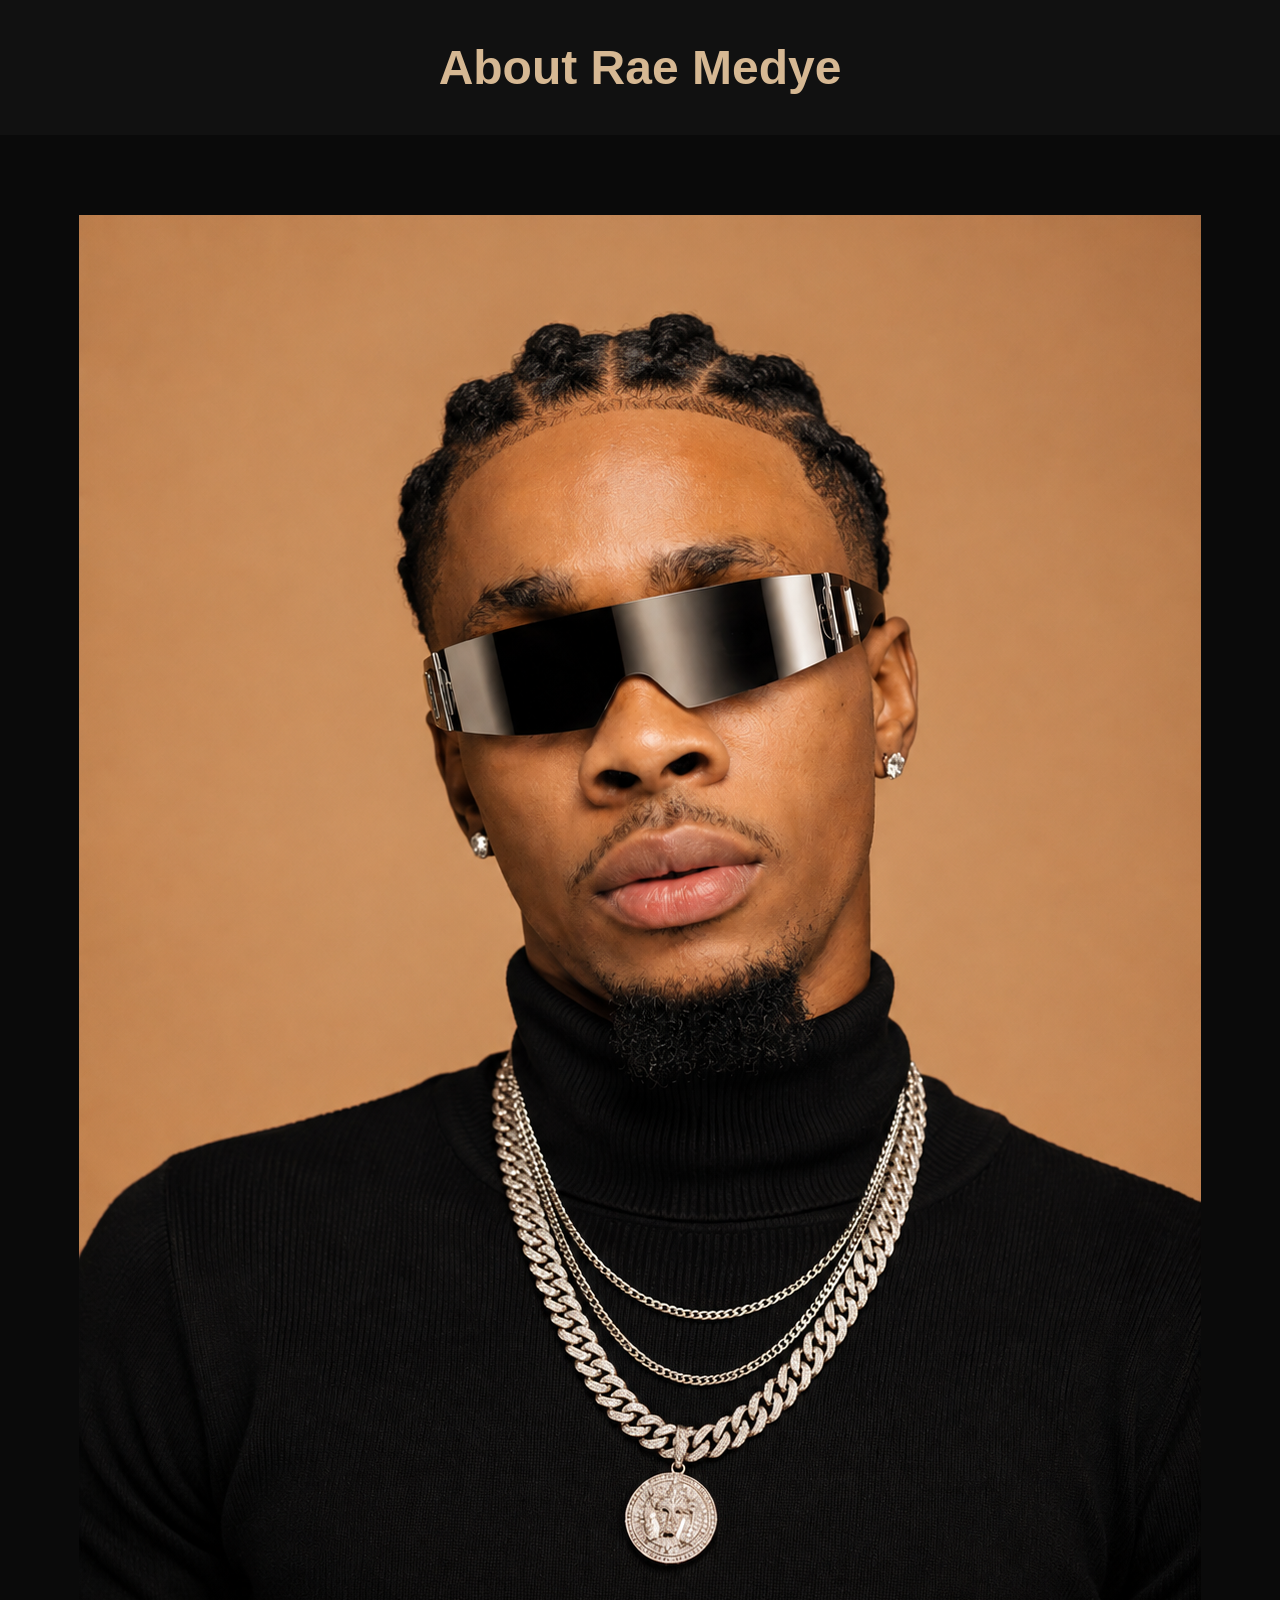
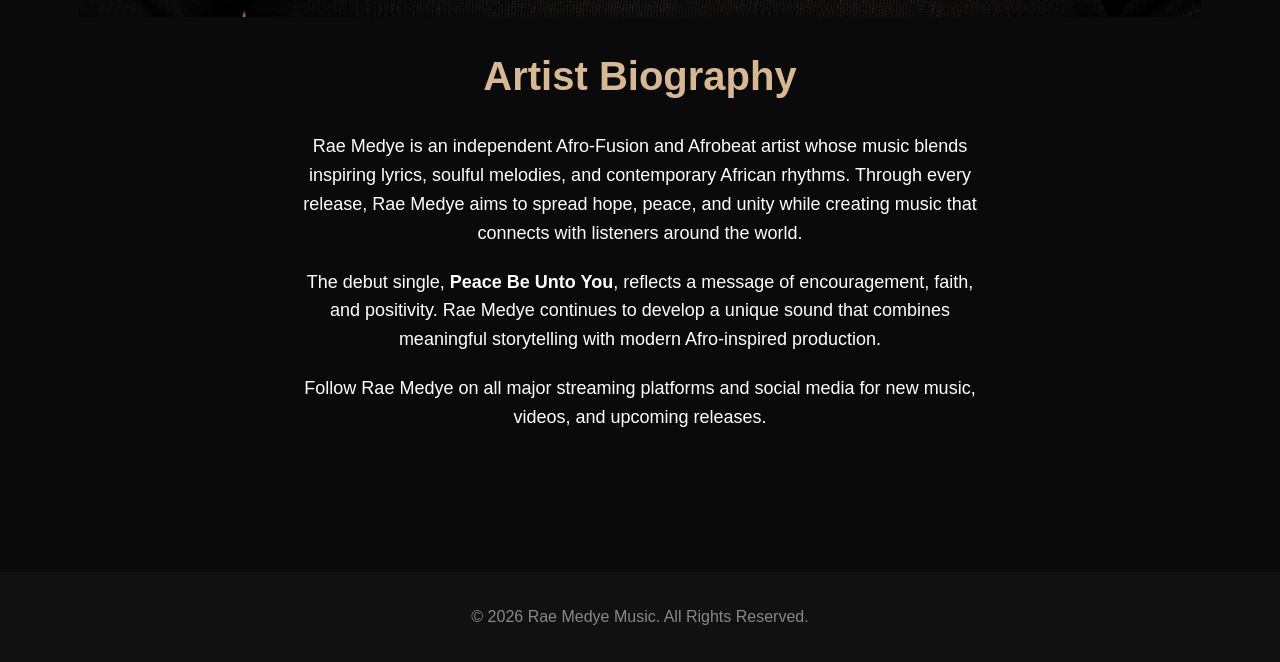
==== about.html @ 6a800282 "Create About page" ====
<!DOCTYPE html>
<html lang="en">
<head>
<meta charset="UTF-8">
<meta name="viewport" content="width=device-width, initial-scale=1.0">
<title>About | Rae Medye</title>
<link rel="stylesheet" href="style.css">
</head>

<body>

<header>
<h1>About Rae Medye</h1>
</header>

<section class="hero">

<img src="hero.jpg" alt="Rae Medye" class="hero-image">

<h2>Artist Biography</h2>

<p>
Rae Medye is an independent Afro-Fusion and Afrobeat artist whose music blends inspiring lyrics, soulful melodies, and contemporary African rhythms. Through every release, Rae Medye aims to spread hope, peace, and unity while creating music that connects with listeners around the world.
</p>

<p>
The debut single, <strong>Peace Be Unto You</strong>, reflects a message of encouragement, faith, and positivity. Rae Medye continues to develop a unique sound that combines meaningful storytelling with modern Afro-inspired production.
</p>

<p>
Follow Rae Medye on all major streaming platforms and social media for new music, videos, and upcoming releases.
</p>

</section>

<footer>
<p>© 2026 Rae Medye Music. All Rights Reserved.</p>
</footer>

</body>
</html>
---- style.css ----
body{
margin:0;
font-family:Arial, sans-serif;
background:#0a0a0a;
color:white;
text-align:center;
}

header{
background:#111;
padding:40px 20px;
}

header h1{
font-size:3rem;
color:#d6b893;
margin:0;
}

header p{
font-size:1.2rem;
color:#ccc;
}

nav{
background:#1a1a1a;
padding:15px;
}

nav a{
color:white;
text-decoration:none;
margin:0 15px;
font-weight:bold;
}

nav a:hover{
color:#d6b893;
}

.hero{
padding:80px 20px;
}

.hero h2{
font-size:2.5rem;
color:#d6b893;
}

.hero p{
max-width:700px;
margin:20px auto;
font-size:18px;
line-height:1.6;
}

.button{
display:inline-block;
padding:15px 30px;
background:#d6b893;
color:black;
text-decoration:none;
border-radius:30px;
font-weight:bold;
}

.button:hover{
background:white;
}

section{
padding:60px 20px;
}

footer{
background:#111;
padding:20px;
color:#888;
margin-top:40px;
}
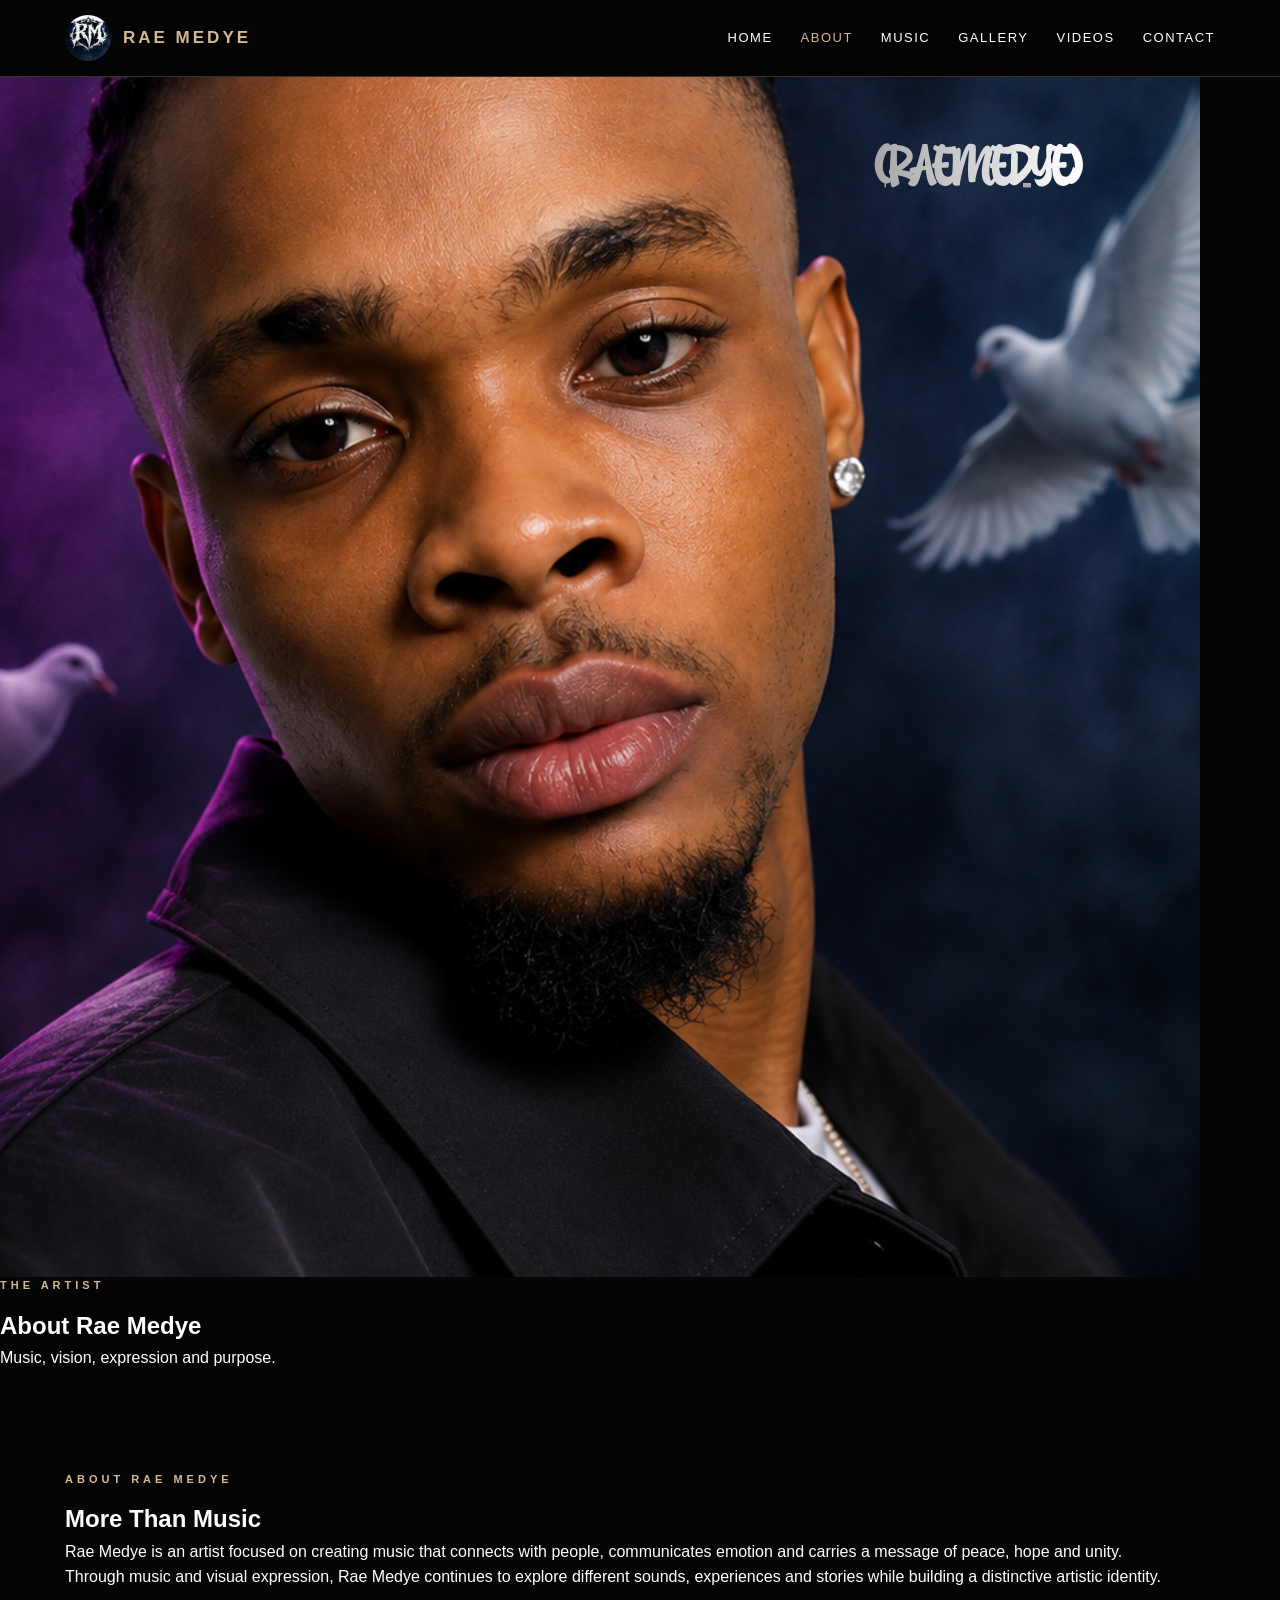
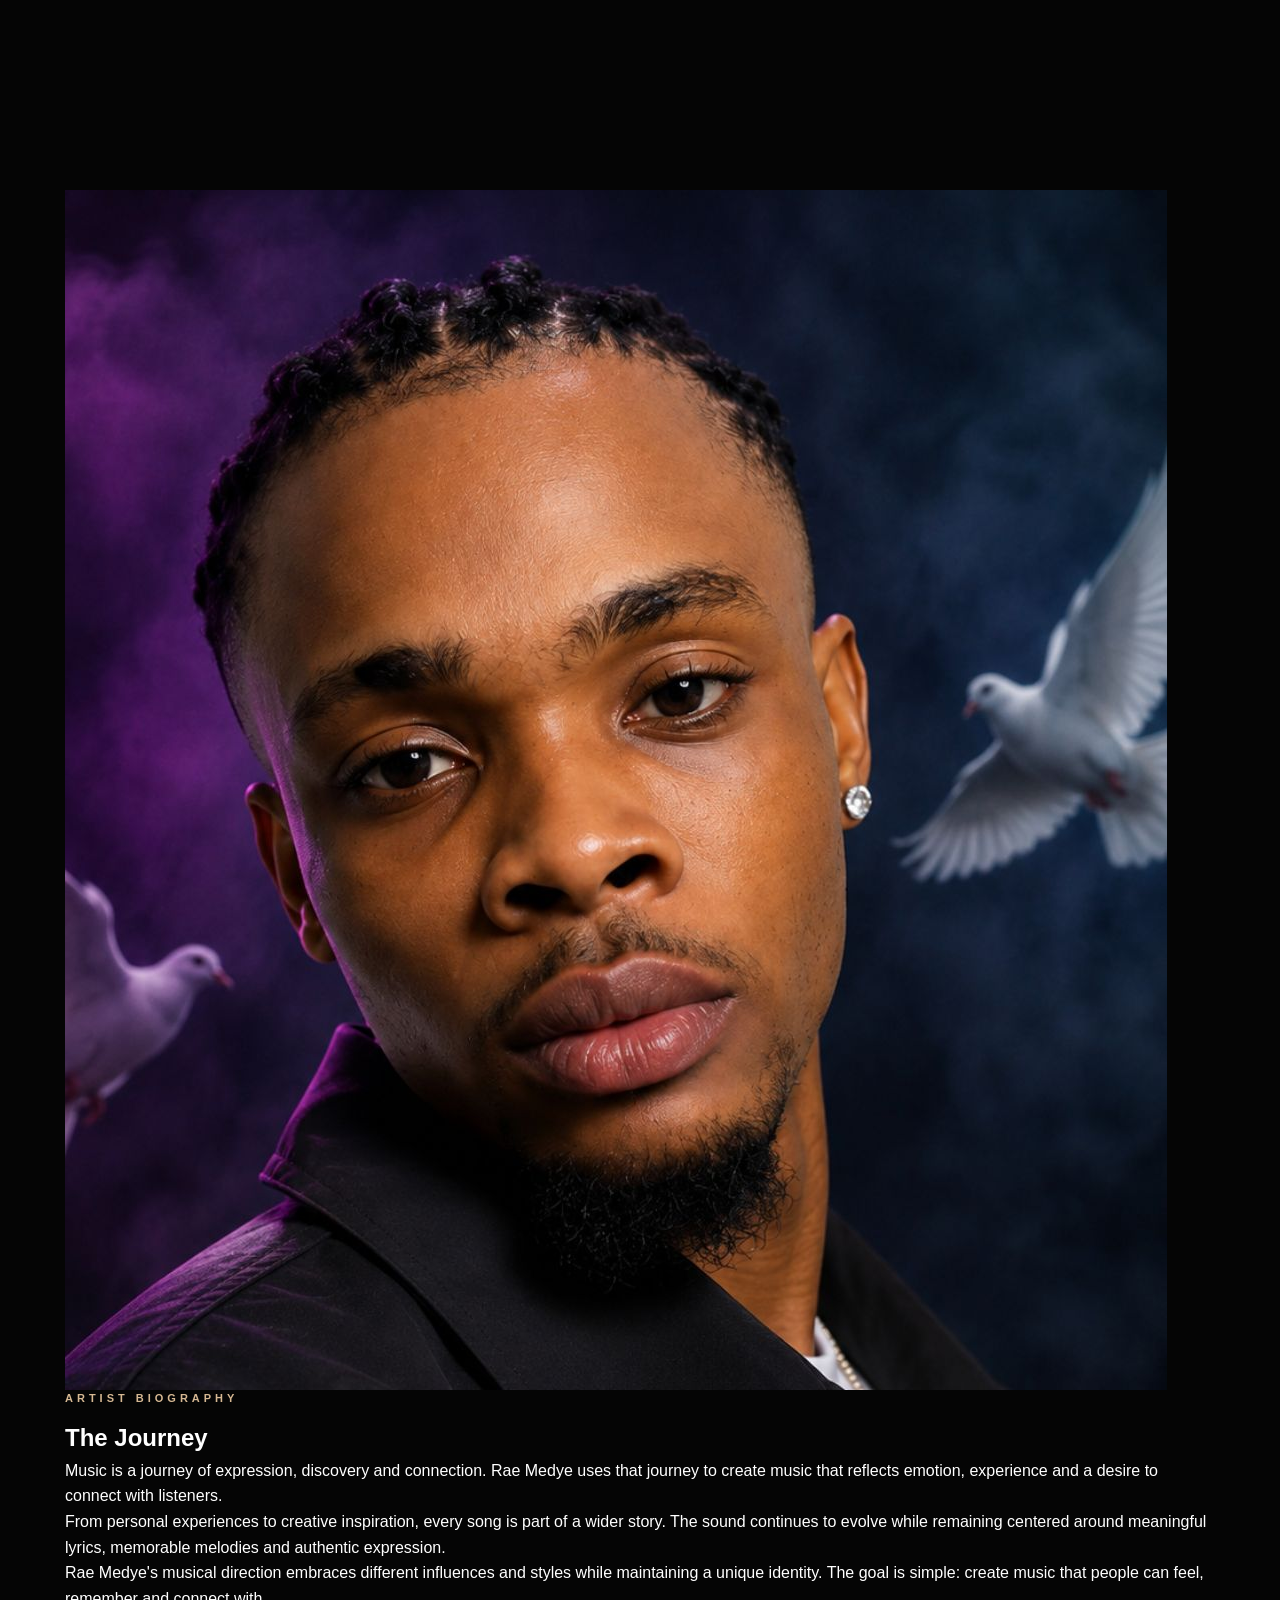
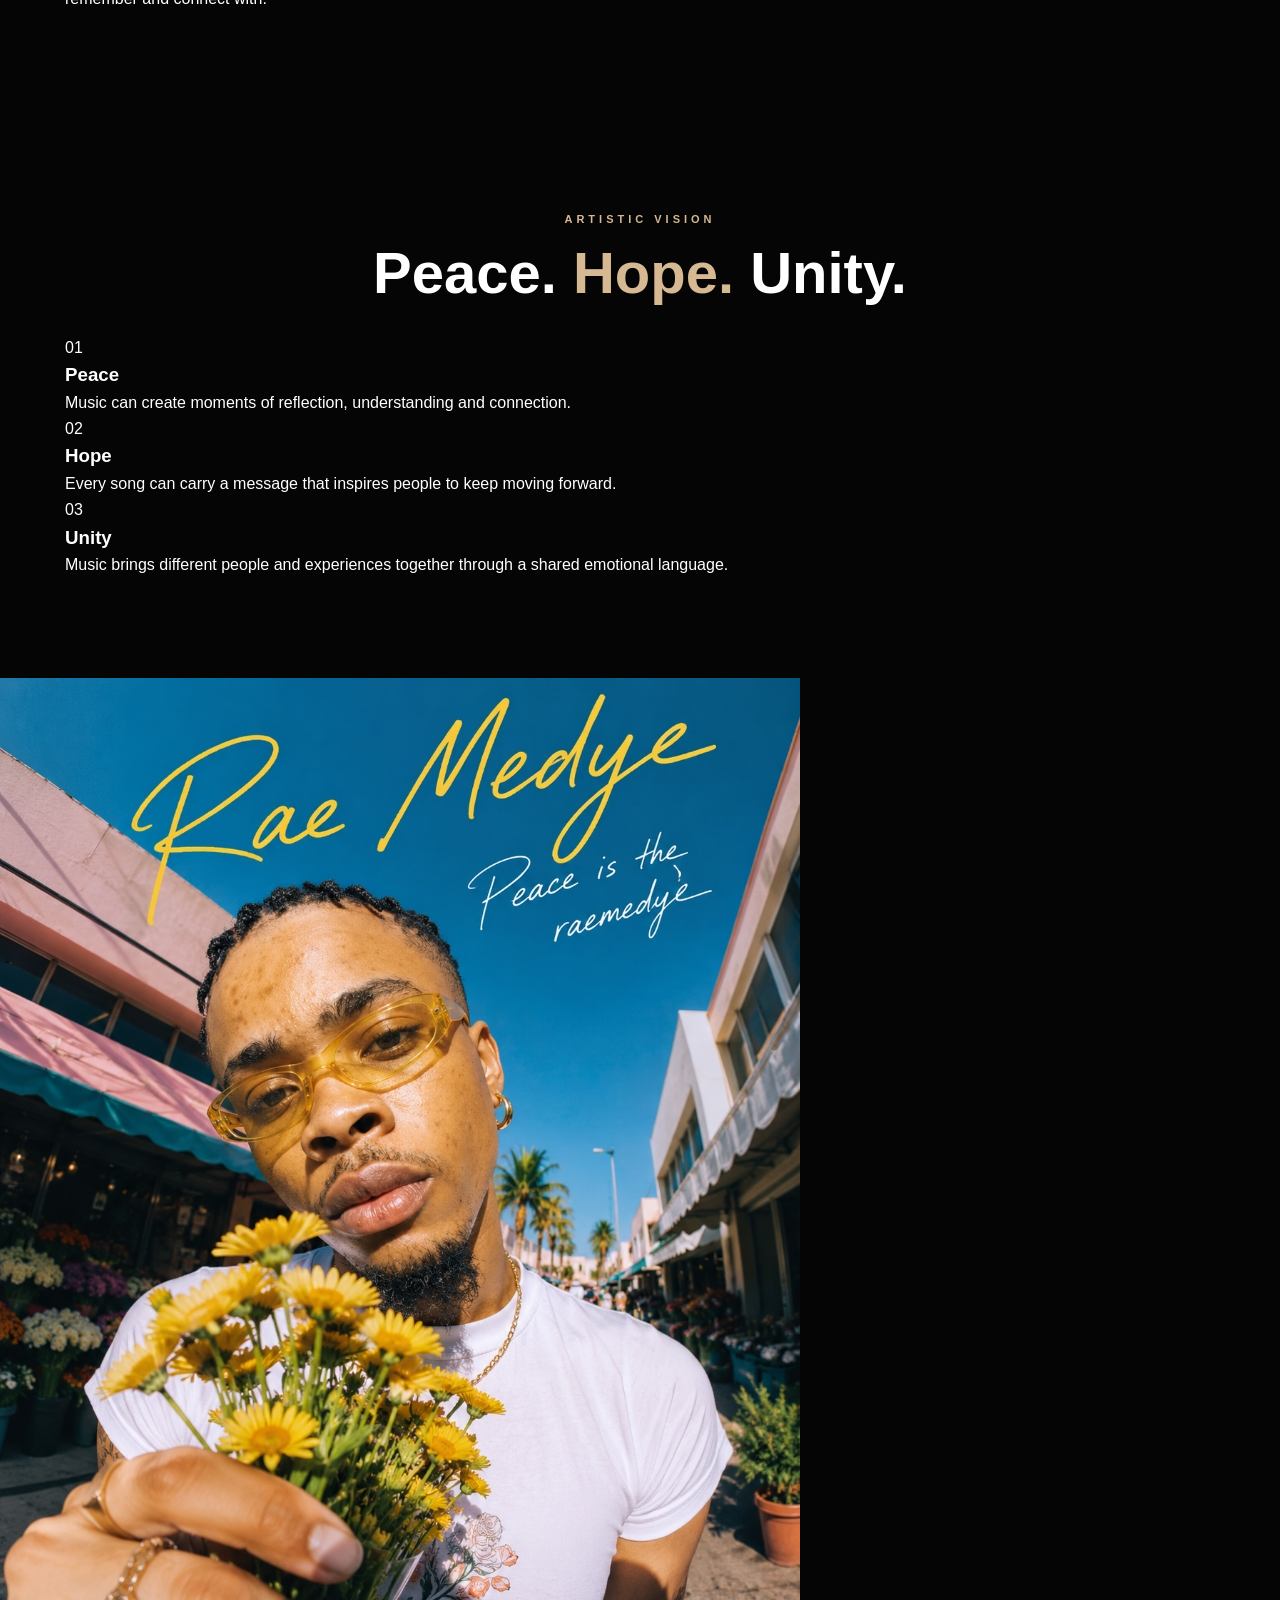
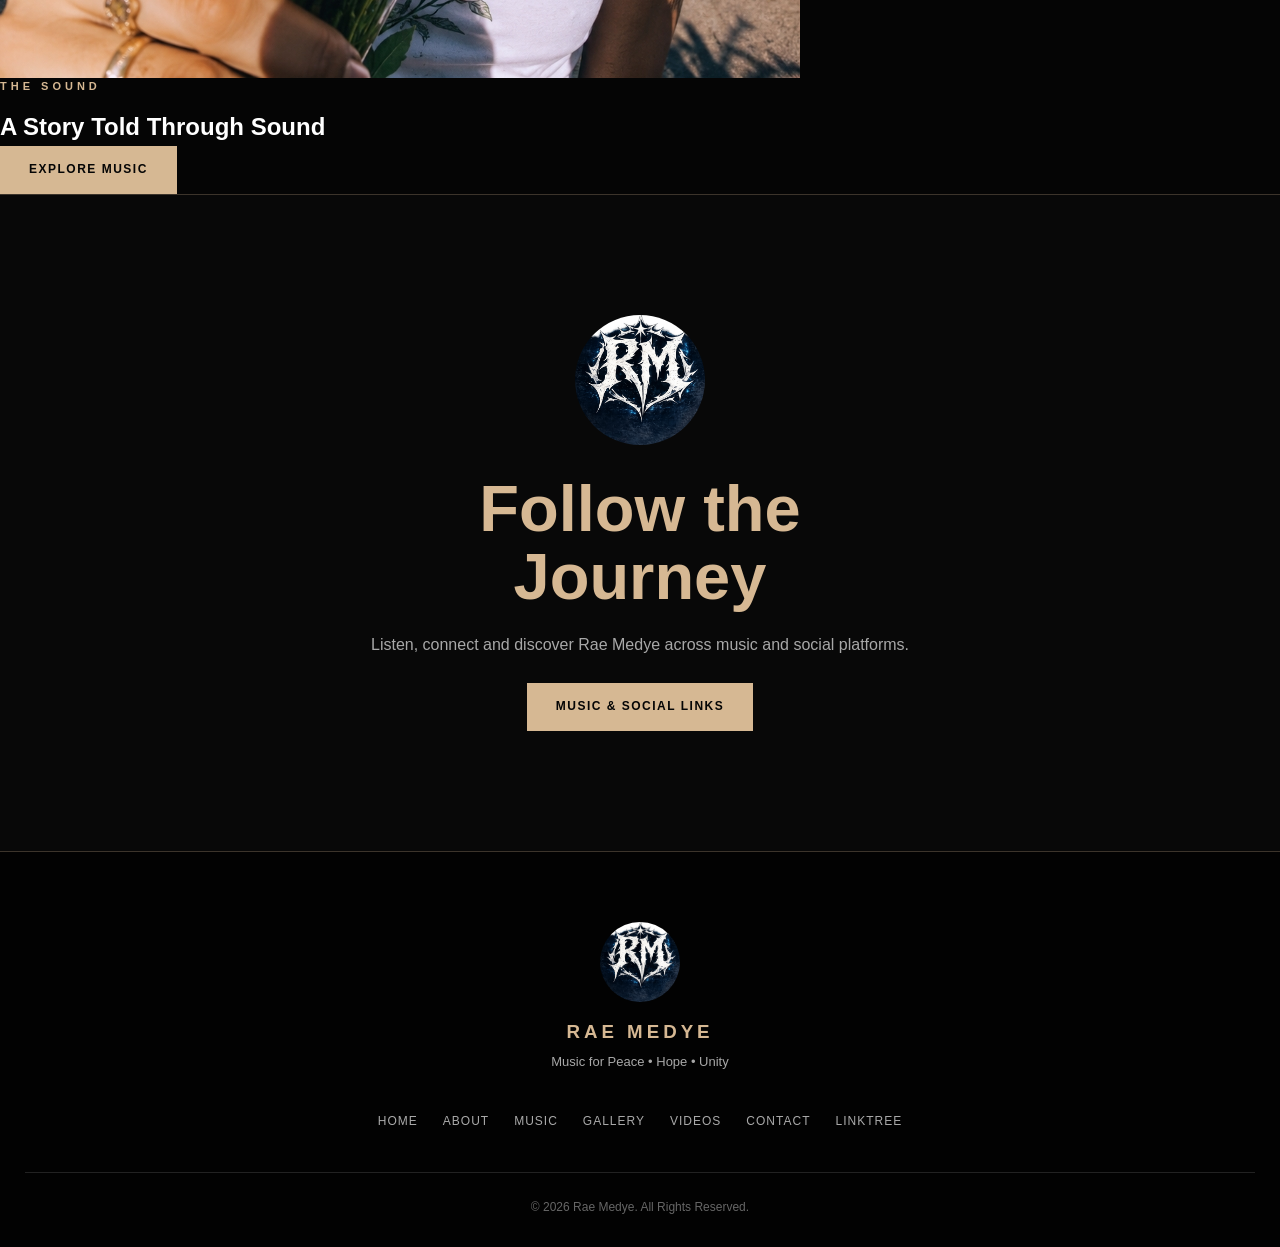
==== commit da919b9d: "Redesign About page" ====
--- a/about.html
+++ b/about.html
@@ -1,41 +1,461 @@
 <!DOCTYPE html>
 <html lang="en">
 <head>
-<meta charset="UTF-8">
-<meta name="viewport" content="width=device-width, initial-scale=1.0">
-<title>About | Rae Medye</title>
-<link rel="stylesheet" href="style.css">
+    <meta charset="UTF-8">
+    <meta name="viewport" content="width=device-width, initial-scale=1.0">
+
+    <title>About Rae Medye | Official Website</title>
+
+    <meta
+        name="description"
+        content="Learn more about Rae Medye, the artist, vision and musical journey."
+    >
+
+    <link rel="stylesheet" href="style.css">
 </head>
 
 <body>
 
-<header>
-<h1>About Rae Medye</h1>
+<!-- ================= HEADER ================= -->
+
+<header class="site-header">
+
+    <div class="nav-container">
+
+        <a href="index.html" class="brand">
+            <img src="images/logo.jpg" alt="Rae Medye Logo">
+            <span>RAE MEDYE</span>
+        </a>
+
+        <button
+            class="menu-toggle"
+            type="button"
+            aria-label="Open navigation menu"
+            aria-expanded="false"
+        >
+            ☰
+        </button>
+
+        <nav class="navigation">
+
+            <a href="index.html">Home</a>
+
+            <a href="about.html" class="active">
+                About
+            </a>
+
+            <a href="music.html">
+                Music
+            </a>
+
+            <a href="gallery.html">
+                Gallery
+            </a>
+
+            <a href="videos.html">
+                Videos
+            </a>
+
+            <a href="contact.html">
+                Contact
+            </a>
+
+        </nav>
+
+    </div>
+
 </header>
 
-<section class="hero">
-
-<img src="hero.jpg" alt="Rae Medye" class="hero-image">
-
-<h2>Artist Biography</h2>
-
-<p>
-Rae Medye is an independent Afro-Fusion and Afrobeat artist whose music blends inspiring lyrics, soulful melodies, and contemporary African rhythms. Through every release, Rae Medye aims to spread hope, peace, and unity while creating music that connects with listeners around the world.
-</p>
-
-<p>
-The debut single, <strong>Peace Be Unto You</strong>, reflects a message of encouragement, faith, and positivity. Rae Medye continues to develop a unique sound that combines meaningful storytelling with modern Afro-inspired production.
-</p>
-
-<p>
-Follow Rae Medye on all major streaming platforms and social media for new music, videos, and upcoming releases.
-</p>
-
-</section>
-
-<footer>
-<p>© 2026 Rae Medye Music. All Rights Reserved.</p>
+
+<!-- ================= MAIN ================= -->
+
+<main>
+
+
+    <!-- ================= PAGE HERO ================= -->
+
+    <section class="about-hero">
+
+        <img
+            src="images/gallery2.jpg"
+            alt="Rae Medye"
+        >
+
+        <div class="about-hero-overlay"></div>
+
+        <div class="about-hero-content">
+
+            <p class="small-title">
+                THE ARTIST
+            </p>
+
+            <h1>
+                About
+                <span>Rae Medye</span>
+            </h1>
+
+            <p>
+                Music, vision, expression and purpose.
+            </p>
+
+        </div>
+
+    </section>
+
+
+    <!-- ================= INTRODUCTION ================= -->
+
+    <section class="about-intro section">
+
+        <div class="about-intro-heading">
+
+            <p class="small-title">
+                ABOUT RAE MEDYE
+            </p>
+
+            <h2>
+                More Than
+                <span>Music</span>
+            </h2>
+
+        </div>
+
+        <div class="about-intro-text">
+
+            <p>
+                Rae Medye is an artist focused on creating music
+                that connects with people, communicates emotion
+                and carries a message of peace, hope and unity.
+            </p>
+
+            <p>
+                Through music and visual expression, Rae Medye
+                continues to explore different sounds, experiences
+                and stories while building a distinctive artistic
+                identity.
+            </p>
+
+        </div>
+
+    </section>
+
+
+    <!-- ================= BIOGRAPHY ================= -->
+
+    <section class="biography section">
+
+        <div class="biography-image">
+
+            <img
+                src="images/gallery3.jpg"
+                alt="Rae Medye artist portrait"
+                loading="lazy"
+            >
+
+        </div>
+
+
+        <div class="biography-content">
+
+            <p class="small-title">
+                ARTIST BIOGRAPHY
+            </p>
+
+            <h2>
+                The Journey
+            </h2>
+
+            <p>
+                Music is a journey of expression, discovery and
+                connection. Rae Medye uses that journey to create
+                music that reflects emotion, experience and a
+                desire to connect with listeners.
+            </p>
+
+            <p>
+                From personal experiences to creative inspiration,
+                every song is part of a wider story. The sound
+                continues to evolve while remaining centered around
+                meaningful lyrics, memorable melodies and authentic
+                expression.
+            </p>
+
+            <p>
+                Rae Medye's musical direction embraces different
+                influences and styles while maintaining a unique
+                identity. The goal is simple: create music that
+                people can feel, remember and connect with.
+            </p>
+
+        </div>
+
+    </section>
+
+
+    <!-- ================= ARTISTIC VISION ================= -->
+
+    <section class="vision section">
+
+        <div class="section-heading center">
+
+            <p class="small-title">
+                ARTISTIC VISION
+            </p>
+
+            <h2>
+                Peace.
+                <span>Hope.</span>
+                Unity.
+            </h2>
+
+        </div>
+
+
+        <div class="vision-grid">
+
+            <article class="vision-card">
+
+                <span>
+                    01
+                </span>
+
+                <h3>
+                    Peace
+                </h3>
+
+                <p>
+                    Music can create moments of reflection,
+                    understanding and connection.
+                </p>
+
+            </article>
+
+
+            <article class="vision-card">
+
+                <span>
+                    02
+                </span>
+
+                <h3>
+                    Hope
+                </h3>
+
+                <p>
+                    Every song can carry a message that inspires
+                    people to keep moving forward.
+                </p>
+
+            </article>
+
+
+            <article class="vision-card">
+
+                <span>
+                    03
+                </span>
+
+                <h3>
+                    Unity
+                </h3>
+
+                <p>
+                    Music brings different people and experiences
+                    together through a shared emotional language.
+                </p>
+
+            </article>
+
+        </div>
+
+    </section>
+
+
+    <!-- ================= VISUAL ================= -->
+
+    <section class="about-feature">
+
+        <img
+            src="images/gallery4.jpg"
+            alt="Rae Medye"
+            loading="lazy"
+        >
+
+        <div class="about-feature-overlay"></div>
+
+        <div class="about-feature-content">
+
+            <p class="small-title">
+                THE SOUND
+            </p>
+
+            <h2>
+                A Story Told
+                <span>Through Sound</span>
+            </h2>
+
+            <a
+                href="music.html"
+                class="btn btn-primary"
+            >
+                Explore Music
+            </a>
+
+        </div>
+
+    </section>
+
+
+    <!-- ================= LINKTREE ================= -->
+
+    <section class="message">
+
+        <img
+            src="images/logo.jpg"
+            alt="Rae Medye Logo"
+        >
+
+        <h2>
+            Follow the
+            <br>
+            Journey
+        </h2>
+
+        <p>
+            Listen, connect and discover Rae Medye across
+            music and social platforms.
+        </p>
+
+        <br>
+
+        <a
+            href="https://linktr.ee/RaeMedye"
+            class="btn btn-primary"
+            target="_blank"
+            rel="noopener noreferrer"
+        >
+            Music & Social Links
+        </a>
+
+    </section>
+
+</main>
+
+
+<!-- ================= FOOTER ================= -->
+
+<footer class="site-footer">
+
+    <div class="footer-logo">
+
+        <img
+            src="images/logo.jpg"
+            alt="Rae Medye Logo"
+        >
+
+        <h3>
+            RAE MEDYE
+        </h3>
+
+        <p>
+            Music for Peace • Hope • Unity
+        </p>
+
+    </div>
+
+
+    <div class="footer-links">
+
+        <a href="index.html">
+            Home
+        </a>
+
+        <a href="about.html">
+            About
+        </a>
+
+        <a href="music.html">
+            Music
+        </a>
+
+        <a href="gallery.html">
+            Gallery
+        </a>
+
+        <a href="videos.html">
+            Videos
+        </a>
+
+        <a href="contact.html">
+            Contact
+        </a>
+
+        <a
+            href="https://linktr.ee/RaeMedye"
+            target="_blank"
+            rel="noopener noreferrer"
+        >
+            Linktree
+        </a>
+
+    </div>
+
+
+    <div class="copyright">
+
+        <p>
+            © 2026 Rae Medye. All Rights Reserved.
+        </p>
+
+    </div>
+
 </footer>
 
+
+<!-- ================= MOBILE MENU ================= -->
+
+<script>
+
+    const menuToggle =
+        document.querySelector(".menu-toggle");
+
+    const navigation =
+        document.querySelector(".navigation");
+
+
+    menuToggle.addEventListener("click", function () {
+
+        navigation.classList.toggle("open");
+
+        const isOpen =
+            navigation.classList.contains("open");
+
+        menuToggle.setAttribute(
+            "aria-expanded",
+            isOpen
+        );
+
+    });
+
+
+    document
+        .querySelectorAll(".navigation a")
+        .forEach(function (link) {
+
+            link.addEventListener("click", function () {
+
+                navigation.classList.remove("open");
+
+                menuToggle.setAttribute(
+                    "aria-expanded",
+                    "false"
+                );
+
+            });
+
+        });
+
+</script>
+
 </body>
-</html>
+  </html>
--- a/style.css
+++ b/style.css
@@ -1,80 +1,729 @@
-body{
-margin:0;
-font-family:Arial, sans-serif;
-background:#0a0a0a;
-color:white;
-text-align:center;
-}
-
-header{
-background:#111;
-padding:40px 20px;
-}
-
-header h1{
-font-size:3rem;
-color:#d6b893;
-margin:0;
-}
-
-header p{
-font-size:1.2rem;
-color:#ccc;
-}
-
-nav{
-background:#1a1a1a;
-padding:15px;
-}
-
-nav a{
-color:white;
-text-decoration:none;
-margin:0 15px;
-font-weight:bold;
-}
-
-nav a:hover{
-color:#d6b893;
-}
-
-.hero{
-padding:80px 20px;
-}
-
-.hero h2{
-font-size:2.5rem;
-color:#d6b893;
-}
-
-.hero p{
-max-width:700px;
-margin:20px auto;
-font-size:18px;
-line-height:1.6;
-}
-
-.button{
-display:inline-block;
-padding:15px 30px;
-background:#d6b893;
-color:black;
-text-decoration:none;
-border-radius:30px;
-font-weight:bold;
-}
-
-.button:hover{
-background:white;
-}
-
-section{
-padding:60px 20px;
-}
-
-footer{
-background:#111;
-padding:20px;
-color:#888;
-margin-top:40px;
-}
+/* =====================================================
+   RAE MEDYE — OFFICIAL WEBSITE
+   ===================================================== */
+
+* {
+    margin: 0;
+    padding: 0;
+    box-sizing: border-box;
+}
+
+html {
+    scroll-behavior: smooth;
+}
+
+body {
+    background: #050505;
+    color: #ffffff;
+    font-family: Arial, Helvetica, sans-serif;
+    line-height: 1.6;
+}
+
+img {
+    display: block;
+    max-width: 100%;
+}
+
+a {
+    color: inherit;
+    text-decoration: none;
+}
+
+
+/* ================= COLORS ================= */
+
+:root {
+    --black: #050505;
+    --dark: #0b0b0b;
+    --dark-grey: #151515;
+    --gold: #d6b893;
+    --light-gold: #ead4b3;
+    --white: #ffffff;
+    --grey: #a8a8a8;
+    --border: rgba(214, 184, 147, 0.25);
+}
+
+
+/* ================= HEADER ================= */
+
+.site-header {
+    position: sticky;
+    top: 0;
+    z-index: 1000;
+    background: rgba(5, 5, 5, 0.96);
+    border-bottom: 1px solid var(--border);
+    backdrop-filter: blur(12px);
+}
+
+.nav-container {
+    width: min(1200px, 100%);
+    min-height: 76px;
+    margin: auto;
+    padding: 0 25px;
+
+    display: flex;
+    align-items: center;
+    justify-content: space-between;
+}
+
+.brand {
+    display: flex;
+    align-items: center;
+    gap: 12px;
+}
+
+.brand img {
+    width: 46px;
+    height: 46px;
+    object-fit: cover;
+    border-radius: 50%;
+}
+
+.brand span {
+    color: var(--gold);
+    font-size: 17px;
+    font-weight: 700;
+    letter-spacing: 3px;
+}
+
+.navigation {
+    display: flex;
+    align-items: center;
+    gap: 28px;
+}
+
+.navigation a {
+    color: #ffffff;
+    font-size: 13px;
+    text-transform: uppercase;
+    letter-spacing: 1.5px;
+    transition: color 0.3s ease;
+}
+
+.navigation a:hover,
+.navigation a.active {
+    color: var(--gold);
+}
+
+.menu-toggle {
+    display: none;
+    border: 0;
+    background: transparent;
+    color: white;
+    font-size: 28px;
+    cursor: pointer;
+}
+
+
+/* ================= HERO ================= */
+
+.hero {
+    position: relative;
+    min-height: 78vh;
+    display: flex;
+    align-items: center;
+    overflow: hidden;
+}
+
+.hero-image {
+    position: absolute;
+    inset: 0;
+}
+
+.hero-image img {
+    width: 100%;
+    height: 100%;
+    object-fit: cover;
+    object-position: center;
+}
+
+.hero-overlay {
+    position: absolute;
+    inset: 0;
+
+    background:
+        linear-gradient(
+            90deg,
+            rgba(0, 0, 0, 0.90) 0%,
+            rgba(0, 0, 0, 0.62) 45%,
+            rgba(0, 0, 0, 0.18) 100%
+        );
+}
+
+.hero-content {
+    position: relative;
+    z-index: 2;
+    width: min(1200px, 100%);
+    margin: auto;
+    padding: 80px 25px;
+}
+
+.hero-label {
+    color: var(--gold);
+    font-size: 12px;
+    font-weight: 700;
+    letter-spacing: 4px;
+    margin-bottom: 20px;
+}
+
+.hero h1 {
+    font-size: clamp(60px, 9vw, 110px);
+    line-height: 0.86;
+    letter-spacing: -4px;
+    font-weight: 800;
+}
+
+.hero h1 span {
+    display: block;
+    color: var(--gold);
+}
+
+.hero-tagline {
+    margin-top: 28px;
+    color: #eeeeee;
+    font-size: 17px;
+    letter-spacing: 2px;
+}
+
+.hero-buttons {
+    display: flex;
+    gap: 15px;
+    margin-top: 35px;
+}
+
+
+/* ================= BUTTONS ================= */
+
+.btn {
+    display: inline-flex;
+    align-items: center;
+    justify-content: center;
+
+    min-height: 48px;
+    padding: 0 28px;
+
+    border: 1px solid var(--gold);
+
+    font-size: 12px;
+    font-weight: 700;
+    letter-spacing: 1.5px;
+    text-transform: uppercase;
+
+    transition:
+        background 0.3s ease,
+        color 0.3s ease,
+        transform 0.3s ease;
+}
+
+.btn-primary {
+    background: var(--gold);
+    color: #050505;
+}
+
+.btn-primary:hover {
+    background: var(--light-gold);
+    transform: translateY(-2px);
+}
+
+.btn-outline {
+    background: transparent;
+    color: white;
+}
+
+.btn-outline:hover {
+    background: var(--gold);
+    color: #050505;
+    transform: translateY(-2px);
+}
+
+
+/* ================= GENERAL SECTIONS ================= */
+
+.section {
+    width: min(1200px, 100%);
+    margin: auto;
+    padding: 100px 25px;
+}
+
+.section-heading {
+    margin-bottom: 30px;
+}
+
+.section-heading.center {
+    text-align: center;
+}
+
+.small-title {
+    color: var(--gold);
+    font-size: 11px;
+    font-weight: 700;
+    letter-spacing: 4px;
+    text-transform: uppercase;
+    margin-bottom: 12px;
+}
+
+.section-heading h2 {
+    font-size: clamp(35px, 5vw, 58px);
+    line-height: 1.1;
+}
+
+.section-heading h2 span {
+    color: var(--gold);
+}
+
+.section-description {
+    color: var(--grey);
+    margin-top: 15px;
+}
+
+
+/* ================= INTRO ================= */
+
+.intro {
+    max-width: 850px;
+    text-align: center;
+}
+
+.intro-text {
+    color: var(--grey);
+    font-size: 17px;
+    line-height: 1.9;
+}
+
+
+/* ================= RELEASE ================= */
+
+.release {
+    display: grid;
+    grid-template-columns: 1fr 1fr;
+    gap: 70px;
+    align-items: center;
+}
+
+.release-image {
+    overflow: hidden;
+}
+
+.release-image img {
+    width: 100%;
+    aspect-ratio: 1 / 1;
+    object-fit: cover;
+    transition: transform 0.6s ease;
+}
+
+.release-image:hover img {
+    transform: scale(1.04);
+}
+
+.release-content h2 {
+    font-size: clamp(35px, 5vw, 58px);
+    line-height: 1.05;
+    margin-bottom: 20px;
+}
+
+.release-content > p:not(.small-title) {
+    color: var(--grey);
+    max-width: 500px;
+    margin-bottom: 30px;
+}
+
+
+/* ================= FEATURE ================= */
+
+.feature {
+    position: relative;
+    min-height: 70vh;
+    overflow: hidden;
+}
+
+.feature > img {
+    position: absolute;
+    inset: 0;
+    width: 100%;
+    height: 100%;
+    object-fit: cover;
+}
+
+.feature-overlay {
+    position: absolute;
+    inset: 0;
+
+    background:
+        linear-gradient(
+            90deg,
+            rgba(0, 0, 0, 0.90),
+            rgba(0, 0, 0, 0.22)
+        );
+}
+
+.feature-content {
+    position: relative;
+    z-index: 2;
+    width: min(1200px, 100%);
+    margin: auto;
+    padding: 120px 25px;
+}
+
+.feature-content h2 {
+    font-size: clamp(42px, 6vw, 75px);
+    line-height: 1;
+    margin-bottom: 35px;
+}
+
+
+/* ================= MUSIC ================= */
+
+.music-grid {
+    display: grid;
+    grid-template-columns: repeat(3, 1fr);
+    gap: 20px;
+    margin-top: 55px;
+}
+
+.music-card {
+    min-height: 220px;
+    padding: 35px;
+    background: var(--dark-grey);
+    border: 1px solid var(--border);
+    transition:
+        transform 0.3s ease,
+        border-color 0.3s ease;
+}
+
+.music-card:hover {
+    transform: translateY(-5px);
+    border-color: var(--gold);
+}
+
+.music-number {
+    color: var(--gold);
+    font-size: 13px;
+    letter-spacing: 2px;
+    margin-bottom: 35px;
+}
+
+.music-card h3 {
+    font-size: 23px;
+    line-height: 1.2;
+    margin-bottom: 8px;
+}
+
+.music-card p {
+    color: var(--grey);
+    margin-bottom: 25px;
+}
+
+.music-card a {
+    color: var(--gold);
+    font-size: 12px;
+    font-weight: 700;
+    letter-spacing: 2px;
+    text-transform: uppercase;
+}
+
+
+/* ================= GALLERY ================= */
+
+.gallery-grid {
+    display: grid;
+    grid-template-columns: repeat(3, 1fr);
+    gap: 12px;
+    margin-top: 50px;
+}
+
+.gallery-item {
+    position: relative;
+    overflow: hidden;
+    aspect-ratio: 1 / 1;
+    background: #111;
+}
+
+.gallery-item img {
+    width: 100%;
+    height: 100%;
+    object-fit: cover;
+    transition: transform 0.6s ease;
+}
+
+.gallery-item:hover img {
+    transform: scale(1.06);
+}
+
+.center-button {
+    text-align: center;
+    margin-top: 40px;
+}
+
+
+/* ================= BRAND MESSAGE ================= */
+
+.message {
+    padding: 120px 25px;
+    text-align: center;
+    background: #080808;
+    border-top: 1px solid var(--border);
+    border-bottom: 1px solid var(--border);
+}
+
+.message img {
+    width: 130px;
+    height: 130px;
+    object-fit: cover;
+    border-radius: 50%;
+    margin: 0 auto 30px;
+}
+
+.message h2 {
+    color: var(--gold);
+    font-size: clamp(35px, 6vw, 65px);
+    line-height: 1.05;
+}
+
+.message p {
+    color: var(--grey);
+    margin-top: 20px;
+}
+
+
+/* ================= FOOTER ================= */
+
+.site-footer {
+    padding: 70px 25px 30px;
+    text-align: center;
+    background: #020202;
+}
+
+.footer-logo img {
+    width: 80px;
+    height: 80px;
+    object-fit: cover;
+    border-radius: 50%;
+    margin: auto;
+}
+
+.footer-logo h3 {
+    color: var(--gold);
+    letter-spacing: 4px;
+    margin-top: 15px;
+}
+
+.footer-logo p {
+    color: var(--grey);
+    font-size: 13px;
+    margin-top: 5px;
+}
+
+.footer-links {
+    display: flex;
+    justify-content: center;
+    flex-wrap: wrap;
+    gap: 25px;
+    margin: 40px 0;
+}
+
+.footer-links a {
+    color: #aaa;
+    font-size: 12px;
+    text-transform: uppercase;
+    letter-spacing: 1px;
+}
+
+.footer-links a:hover {
+    color: var(--gold);
+}
+
+.copyright {
+    padding-top: 25px;
+    border-top: 1px solid #222;
+}
+
+.copyright p {
+    color: #666;
+    font-size: 12px;
+}
+
+
+/* ================= TABLET ================= */
+
+@media (max-width: 900px) {
+
+    .navigation {
+        gap: 15px;
+    }
+
+    .release {
+        gap: 40px;
+    }
+
+    .music-grid {
+        grid-template-columns: 1fr 1fr;
+    }
+}
+
+
+/* ================= MOBILE ================= */
+
+@media (max-width: 700px) {
+
+    .nav-container {
+        min-height: 68px;
+        padding: 0 18px;
+    }
+
+    .brand img {
+        width: 40px;
+        height: 40px;
+    }
+
+    .brand span {
+        font-size: 14px;
+        letter-spacing: 2px;
+    }
+
+    .menu-toggle {
+        display: block;
+    }
+
+    .navigation {
+        position: absolute;
+        top: 68px;
+        left: 0;
+        right: 0;
+
+        display: none;
+        flex-direction: column;
+        align-items: stretch;
+
+        padding: 15px 20px;
+
+        background: #080808;
+        border-bottom: 1px solid var(--border);
+    }
+
+    .navigation.open {
+        display: flex;
+    }
+
+    .navigation a {
+        padding: 14px 5px;
+        border-bottom: 1px solid #1b1b1b;
+    }
+
+
+    /* HERO */
+
+    .hero {
+        min-height: 72vh;
+    }
+
+    .hero-image img {
+        object-position: center;
+    }
+
+    .hero-overlay {
+        background:
+            linear-gradient(
+                180deg,
+                rgba(0, 0, 0, 0.25),
+                rgba(0, 0, 0, 0.92)
+            );
+    }
+
+    .hero-content {
+        align-self: flex-end;
+        padding: 80px 20px 55px;
+    }
+
+    .hero h1 {
+        font-size: 64px;
+        letter-spacing: -2px;
+    }
+
+    .hero-tagline {
+        font-size: 14px;
+        line-height: 1.5;
+    }
+
+    .hero-buttons {
+        flex-direction: column;
+        width: 100%;
+    }
+
+    .btn {
+        width: 100%;
+    }
+
+
+    /* SECTIONS */
+
+    .section {
+        padding: 70px 20px;
+    }
+
+
+    /* RELEASE */
+
+    .release {
+        grid-template-columns: 1fr;
+        gap: 35px;
+    }
+
+
+    /* FEATURE */
+
+    .feature {
+        min-height: 65vh;
+    }
+
+    .feature-content {
+        padding: 100px 20px;
+    }
+
+
+    /* MUSIC */
+
+    .music-grid {
+        grid-template-columns: 1fr;
+        gap: 15px;
+    }
+
+
+    /* GALLERY */
+
+    .gallery-grid {
+        grid-template-columns: 1fr 1fr;
+        gap: 8px;
+    }
+
+
+    /* MESSAGE */
+
+    .message {
+        padding: 80px 20px;
+    }
+
+
+    /* FOOTER */
+
+    .footer-links {
+        gap: 15px;
+    }
+}
+
+
+/* ================= SMALL PHONES ================= */
+
+@media (max-width: 400px) {
+
+    .hero h1 {
+        font-size: 54px;
+    }
+
+    .hero-label {
+        letter-spacing: 2px;
+    }
+
+    .section-heading h2 {
+        font-size: 35px;
+    }
+}
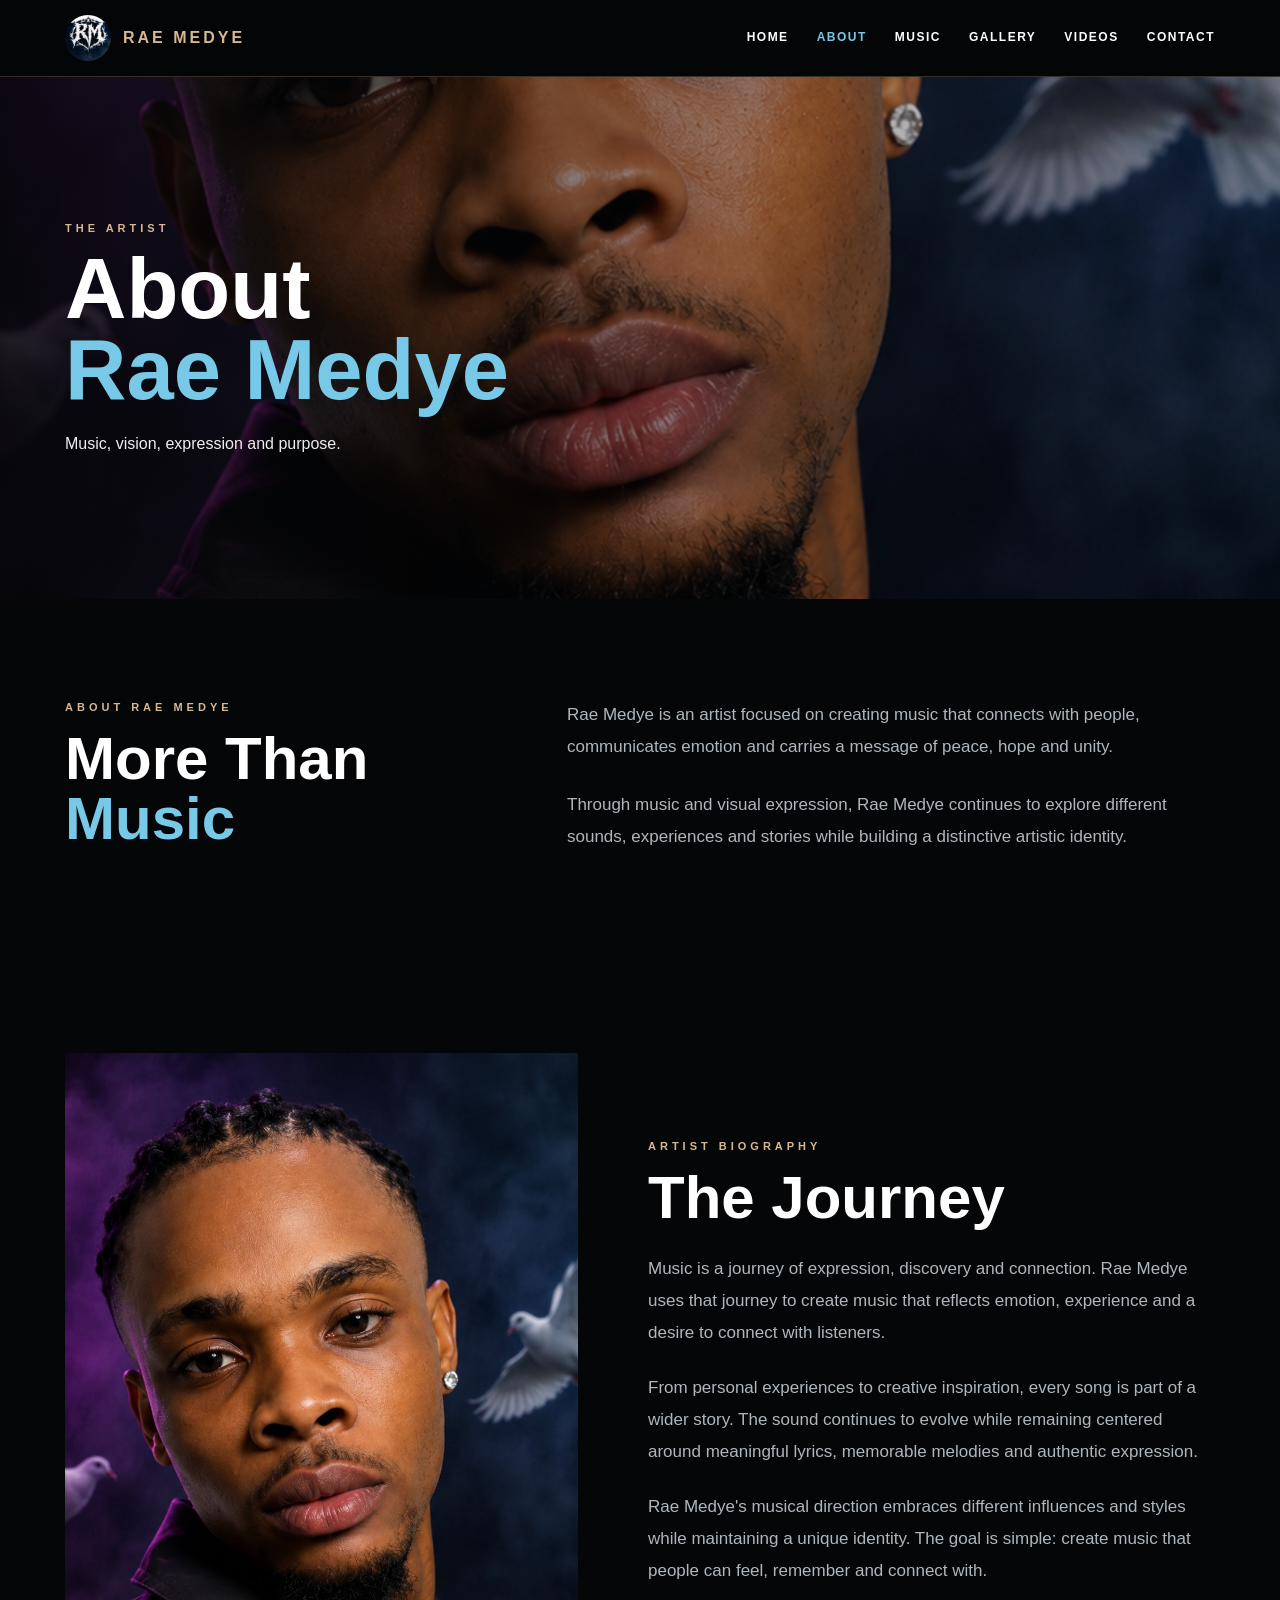
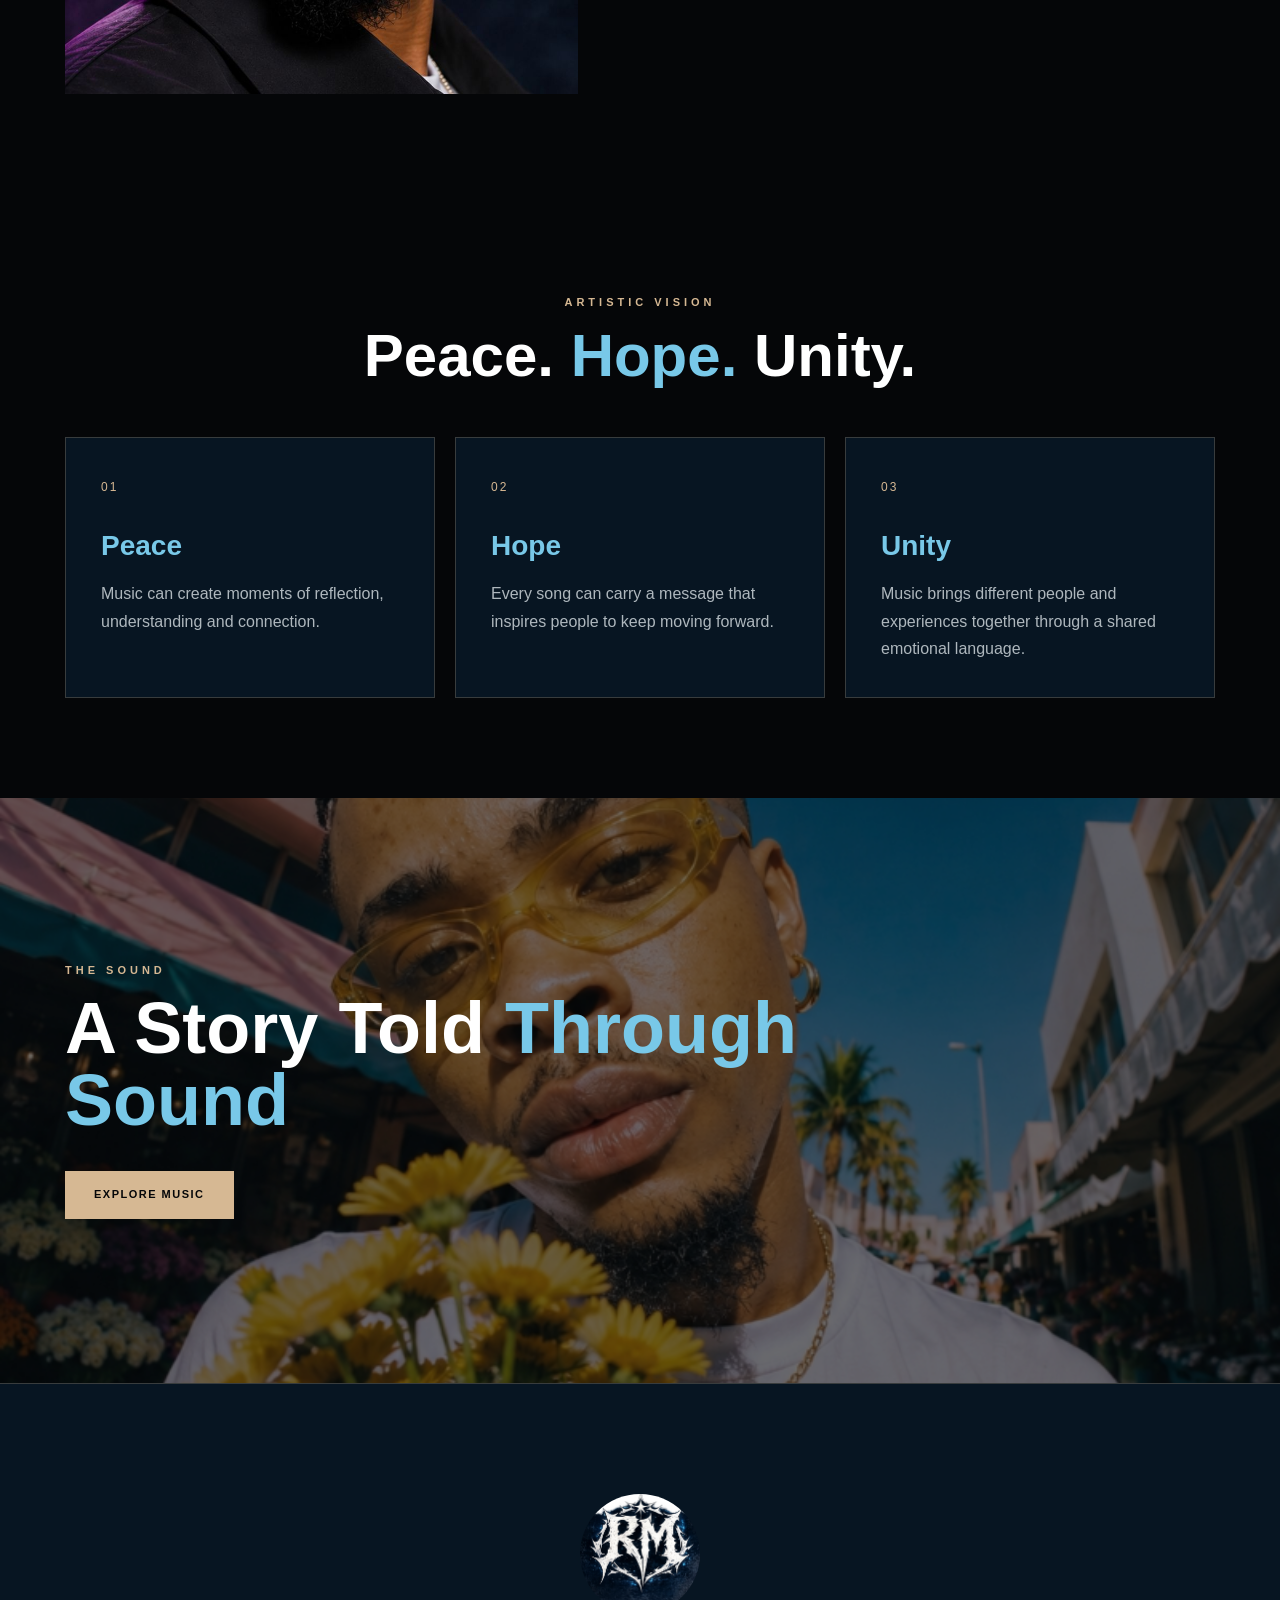
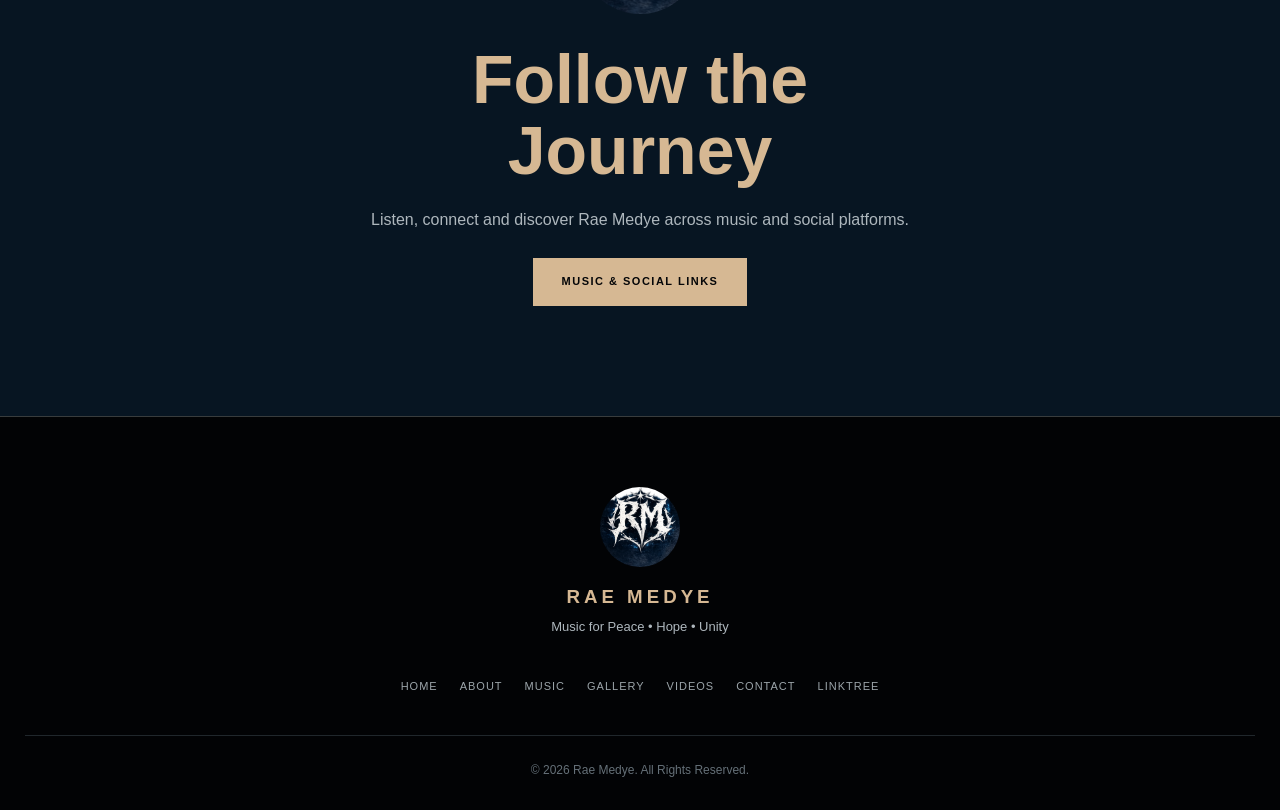
==== commit 32a65a75: "Fix Explore Music link" ====
--- a/about.html
+++ b/about.html
@@ -295,10 +295,12 @@
             </h2>
 
             <a
-                href="music.html"
-                class="btn btn-primary"
-            >
-                Explore Music
+    href="https://linktr.ee/RaeMedye"
+    class="btn btn-primary"
+    target="_blank"
+    rel="noopener noreferrer"
+>
+    Explore Music
             </a>
 
         </div>
--- a/style.css
+++ b/style.css
@@ -1,6 +1,18 @@
-/* =====================================================
-   RAE MEDYE — OFFICIAL WEBSITE
-   ===================================================== */
+/* =========================================================
+   RAE MEDYE — COMPLETE RESPONSIVE WEBSITE STYLES
+   ========================================================= */
+
+:root {
+    --black: #050608;
+    --navy: #071522;
+    --navy-light: #0d2234;
+    --sky: #78c8e8;
+    --gold: #d6b893;
+    --gold-light: #ead4b3;
+    --white: #ffffff;
+    --muted: #aeb7bd;
+    --line: rgba(214, 184, 147, 0.24);
+}
 
 * {
     margin: 0;
@@ -13,8 +25,11 @@
 }
 
 body {
-    background: #050505;
-    color: #ffffff;
+    width: 100%;
+    min-height: 100%;
+    overflow-x: hidden;
+    background: var(--black);
+    color: var(--white);
     font-family: Arial, Helvetica, sans-serif;
     line-height: 1.6;
 }
@@ -30,35 +45,24 @@
 }
 
 
-/* ================= COLORS ================= */
-
-:root {
-    --black: #050505;
-    --dark: #0b0b0b;
-    --dark-grey: #151515;
-    --gold: #d6b893;
-    --light-gold: #ead4b3;
-    --white: #ffffff;
-    --grey: #a8a8a8;
-    --border: rgba(214, 184, 147, 0.25);
-}
-
-
-/* ================= HEADER ================= */
+/* =========================================================
+   HEADER
+   ========================================================= */
 
 .site-header {
     position: sticky;
     top: 0;
     z-index: 1000;
-    background: rgba(5, 5, 5, 0.96);
-    border-bottom: 1px solid var(--border);
+    width: 100%;
+    background: rgba(5, 6, 8, 0.96);
+    border-bottom: 1px solid var(--line);
     backdrop-filter: blur(12px);
 }
 
 .nav-container {
     width: min(1200px, 100%);
     min-height: 76px;
-    margin: auto;
+    margin: 0 auto;
     padding: 0 25px;
 
     display: flex;
@@ -75,13 +79,13 @@
 .brand img {
     width: 46px;
     height: 46px;
+    border-radius: 50%;
     object-fit: cover;
-    border-radius: 50%;
 }
 
 .brand span {
     color: var(--gold);
-    font-size: 17px;
+    font-size: 16px;
     font-weight: 700;
     letter-spacing: 3px;
 }
@@ -93,160 +97,41 @@
 }
 
 .navigation a {
-    color: #ffffff;
-    font-size: 13px;
+    color: #fff;
+    font-size: 12px;
+    font-weight: 600;
+    letter-spacing: 1.5px;
     text-transform: uppercase;
-    letter-spacing: 1.5px;
-    transition: color 0.3s ease;
+    transition: color .3s ease;
 }
 
 .navigation a:hover,
 .navigation a.active {
-    color: var(--gold);
+    color: var(--sky);
 }
 
 .menu-toggle {
     display: none;
     border: 0;
     background: transparent;
-    color: white;
+    color: #fff;
     font-size: 28px;
     cursor: pointer;
 }
 
 
-/* ================= HERO ================= */
-
-.hero {
-    position: relative;
-    min-height: 78vh;
-    display: flex;
-    align-items: center;
-    overflow: hidden;
-}
-
-.hero-image {
-    position: absolute;
-    inset: 0;
-}
-
-.hero-image img {
-    width: 100%;
-    height: 100%;
-    object-fit: cover;
-    object-position: center;
-}
-
-.hero-overlay {
-    position: absolute;
-    inset: 0;
-
-    background:
-        linear-gradient(
-            90deg,
-            rgba(0, 0, 0, 0.90) 0%,
-            rgba(0, 0, 0, 0.62) 45%,
-            rgba(0, 0, 0, 0.18) 100%
-        );
-}
-
-.hero-content {
-    position: relative;
-    z-index: 2;
-    width: min(1200px, 100%);
-    margin: auto;
-    padding: 80px 25px;
-}
-
-.hero-label {
-    color: var(--gold);
-    font-size: 12px;
-    font-weight: 700;
-    letter-spacing: 4px;
-    margin-bottom: 20px;
-}
-
-.hero h1 {
-    font-size: clamp(60px, 9vw, 110px);
-    line-height: 0.86;
-    letter-spacing: -4px;
-    font-weight: 800;
-}
-
-.hero h1 span {
-    display: block;
-    color: var(--gold);
-}
-
-.hero-tagline {
-    margin-top: 28px;
-    color: #eeeeee;
-    font-size: 17px;
-    letter-spacing: 2px;
-}
-
-.hero-buttons {
-    display: flex;
-    gap: 15px;
-    margin-top: 35px;
-}
-
-
-/* ================= BUTTONS ================= */
-
-.btn {
-    display: inline-flex;
-    align-items: center;
-    justify-content: center;
-
-    min-height: 48px;
-    padding: 0 28px;
-
-    border: 1px solid var(--gold);
-
-    font-size: 12px;
-    font-weight: 700;
-    letter-spacing: 1.5px;
-    text-transform: uppercase;
-
-    transition:
-        background 0.3s ease,
-        color 0.3s ease,
-        transform 0.3s ease;
-}
-
-.btn-primary {
-    background: var(--gold);
-    color: #050505;
-}
-
-.btn-primary:hover {
-    background: var(--light-gold);
-    transform: translateY(-2px);
-}
-
-.btn-outline {
-    background: transparent;
-    color: white;
-}
-
-.btn-outline:hover {
-    background: var(--gold);
-    color: #050505;
-    transform: translateY(-2px);
-}
-
-
-/* ================= GENERAL SECTIONS ================= */
+/* =========================================================
+   GENERAL
+   ========================================================= */
 
 .section {
     width: min(1200px, 100%);
-    margin: auto;
+    margin: 0 auto;
     padding: 100px 25px;
 }
 
 .section-heading {
-    margin-bottom: 30px;
+    margin-bottom: 35px;
 }
 
 .section-heading.center {
@@ -263,21 +148,140 @@
 }
 
 .section-heading h2 {
-    font-size: clamp(35px, 5vw, 58px);
-    line-height: 1.1;
+    font-size: clamp(36px, 5vw, 60px);
+    line-height: 1.05;
 }
 
 .section-heading h2 span {
+    color: var(--sky);
+}
+
+.section-description {
+    color: var(--muted);
+    margin-top: 15px;
+}
+
+.btn {
+    display: inline-flex;
+    align-items: center;
+    justify-content: center;
+
+    min-height: 48px;
+    padding: 0 28px;
+
+    border: 1px solid var(--gold);
+
+    font-size: 11px;
+    font-weight: 700;
+    letter-spacing: 1.5px;
+    text-transform: uppercase;
+
+    transition: all .3s ease;
+}
+
+.btn-primary {
+    background: var(--gold);
+    color: var(--black);
+}
+
+.btn-primary:hover {
+    background: var(--gold-light);
+    transform: translateY(-2px);
+}
+
+.btn-outline {
+    color: #fff;
+    background: transparent;
+}
+
+.btn-outline:hover {
+    background: var(--gold);
+    color: var(--black);
+    transform: translateY(-2px);
+}
+
+
+/* =========================================================
+   HOMEPAGE HERO
+   ========================================================= */
+
+.hero {
+    position: relative;
+    min-height: 78vh;
+    display: flex;
+    align-items: center;
+    overflow: hidden;
+}
+
+.hero-image {
+    position: absolute;
+    inset: 0;
+}
+
+.hero-image img {
+    width: 100%;
+    height: 100%;
+    object-fit: cover;
+    object-position: center;
+}
+
+.hero-overlay {
+    position: absolute;
+    inset: 0;
+    background:
+        linear-gradient(
+            90deg,
+            rgba(5, 6, 8, .92),
+            rgba(5, 6, 8, .55),
+            rgba(5, 6, 8, .12)
+        );
+}
+
+.hero-content {
+    position: relative;
+    z-index: 2;
+    width: min(1200px, 100%);
+    margin: 0 auto;
+    padding: 90px 25px;
+}
+
+.hero-label {
     color: var(--gold);
-}
-
-.section-description {
-    color: var(--grey);
-    margin-top: 15px;
-}
-
-
-/* ================= INTRO ================= */
+    font-size: 11px;
+    font-weight: 700;
+    letter-spacing: 4px;
+    margin-bottom: 20px;
+}
+
+.hero h1 {
+    font-size: clamp(62px, 9vw, 112px);
+    line-height: .86;
+    letter-spacing: -4px;
+}
+
+.hero h1 span {
+    display: block;
+    color: var(--sky);
+}
+
+.hero-tagline {
+    margin-top: 28px;
+    color: #eee;
+    font-size: 16px;
+    letter-spacing: 2px;
+}
+
+.hero-buttons {
+    display: flex;
+    flex-wrap: wrap;
+    gap: 15px;
+    margin-top: 35px;
+}
+
+
+/* =========================================================
+   INTRO
+   ========================================================= */
 
 .intro {
     max-width: 850px;
@@ -285,17 +289,19 @@
 }
 
 .intro-text {
-    color: var(--grey);
+    color: var(--muted);
     font-size: 17px;
     line-height: 1.9;
 }
 
 
-/* ================= RELEASE ================= */
+/* =========================================================
+   LATEST RELEASE
+   ========================================================= */
 
 .release {
     display: grid;
-    grid-template-columns: 1fr 1fr;
+    grid-template-columns: minmax(0, 1fr) minmax(0, 1fr);
     gap: 70px;
     align-items: center;
 }
@@ -308,31 +314,28 @@
     width: 100%;
     aspect-ratio: 1 / 1;
     object-fit: cover;
-    transition: transform 0.6s ease;
-}
-
-.release-image:hover img {
-    transform: scale(1.04);
 }
 
 .release-content h2 {
-    font-size: clamp(35px, 5vw, 58px);
+    font-size: clamp(38px, 5vw, 60px);
     line-height: 1.05;
     margin-bottom: 20px;
 }
 
 .release-content > p:not(.small-title) {
-    color: var(--grey);
-    max-width: 500px;
+    color: var(--muted);
+    max-width: 520px;
     margin-bottom: 30px;
 }
 
 
-/* ================= FEATURE ================= */
+/* =========================================================
+   HOMEPAGE ARTIST FEATURE
+   ========================================================= */
 
 .feature {
     position: relative;
-    min-height: 70vh;
+    min-height: 68vh;
     overflow: hidden;
 }
 
@@ -342,17 +345,18 @@
     width: 100%;
     height: 100%;
     object-fit: cover;
+    object-position: center;
 }
 
 .feature-overlay {
     position: absolute;
     inset: 0;
-
     background:
         linear-gradient(
             90deg,
-            rgba(0, 0, 0, 0.90),
-            rgba(0, 0, 0, 0.22)
+            rgba(5, 6, 8, .94),
+            rgba(5, 6, 8, .55),
+            rgba(5, 6, 8, .12)
         );
 }
 
@@ -360,22 +364,35 @@
     position: relative;
     z-index: 2;
     width: min(1200px, 100%);
-    margin: auto;
-    padding: 120px 25px;
+    min-height: 68vh;
+    margin: 0 auto;
+    padding: 100px 25px;
+
+    display: flex;
+    flex-direction: column;
+    justify-content: center;
+    align-items: flex-start;
 }
 
 .feature-content h2 {
-    font-size: clamp(42px, 6vw, 75px);
+    max-width: 700px;
+    font-size: clamp(45px, 6vw, 78px);
     line-height: 1;
     margin-bottom: 35px;
 }
 
-
-/* ================= MUSIC ================= */
+.feature-content h2 span {
+    color: var(--sky);
+}
+
+
+/* =========================================================
+   MUSIC
+   ========================================================= */
 
 .music-grid {
     display: grid;
-    grid-template-columns: repeat(3, 1fr);
+    grid-template-columns: repeat(3, minmax(0, 1fr));
     gap: 20px;
     margin-top: 55px;
 }
@@ -383,58 +400,65 @@
 .music-card {
     min-height: 220px;
     padding: 35px;
-    background: var(--dark-grey);
-    border: 1px solid var(--border);
-    transition:
-        transform 0.3s ease,
-        border-color 0.3s ease;
+    background: var(--navy);
+    border: 1px solid var(--line);
+    transition: transform .3s ease, border-color .3s ease;
 }
 
 .music-card:hover {
     transform: translateY(-5px);
-    border-color: var(--gold);
+    border-color: var(--sky);
 }
 
 .music-number {
     color: var(--gold);
-    font-size: 13px;
+    font-size: 12px;
     letter-spacing: 2px;
-    margin-bottom: 35px;
+    margin-bottom: 30px;
 }
 
 .music-card h3 {
-    font-size: 23px;
+    font-size: 22px;
     line-height: 1.2;
     margin-bottom: 8px;
 }
 
 .music-card p {
-    color: var(--grey);
-    margin-bottom: 25px;
+    color: var(--muted);
+    margin-bottom: 24px;
 }
 
 .music-card a {
-    color: var(--gold);
-    font-size: 12px;
+    color: var(--sky);
+    font-size: 11px;
     font-weight: 700;
-    letter-spacing: 2px;
+    letter-spacing: 1.5px;
     text-transform: uppercase;
 }
 
 
-/* ================= GALLERY ================= */
+/* =========================================================
+   GALLERY
+   ========================================================= */
+
+.gallery-preview {
+    width: 100%;
+    max-width: 1250px;
+}
 
 .gallery-grid {
+    width: 100%;
     display: grid;
-    grid-template-columns: repeat(3, 1fr);
-    gap: 12px;
-    margin-top: 50px;
+    grid-template-columns: repeat(3, minmax(0, 1fr));
+    gap: 15px;
+    margin-top: 45px;
 }
 
 .gallery-item {
-    position: relative;
+    display: block;
+    width: 100%;
+    aspect-ratio: 1 / 1;
     overflow: hidden;
-    aspect-ratio: 1 / 1;
     background: #111;
 }
 
@@ -442,11 +466,11 @@
     width: 100%;
     height: 100%;
     object-fit: cover;
-    transition: transform 0.6s ease;
+    transition: transform .5s ease;
 }
 
 .gallery-item:hover img {
-    transform: scale(1.06);
+    transform: scale(1.05);
 }
 
 .center-button {
@@ -455,115 +479,324 @@
 }
 
 
-/* ================= BRAND MESSAGE ================= */
+/* =========================================================
+   ABOUT PAGE HERO
+   ========================================================= */
+
+.about-hero {
+    position: relative;
+    min-height: 58vh;
+    overflow: hidden;
+}
+
+.about-hero > img {
+    width: 100%;
+    height: 58vh;
+    object-fit: cover;
+    object-position: center;
+}
+
+.about-hero-overlay {
+    position: absolute;
+    inset: 0;
+    background:
+        linear-gradient(
+            90deg,
+            rgba(5, 6, 8, .88),
+            rgba(5, 6, 8, .42),
+            rgba(5, 6, 8, .12)
+        );
+}
+
+.about-hero-content {
+    position: absolute;
+    inset: 0;
+    width: min(1200px, 100%);
+    margin: auto;
+    padding: 80px 25px;
+
+    display: flex;
+    flex-direction: column;
+    justify-content: center;
+    align-items: flex-start;
+}
+
+.about-hero-content h1 {
+    font-size: clamp(50px, 7vw, 85px);
+    line-height: .95;
+}
+
+.about-hero-content h1 span {
+    color: var(--sky);
+    display: block;
+}
+
+.about-hero-content > p:last-child {
+    margin-top: 20px;
+    color: #eee;
+    font-size: 16px;
+}
+
+
+/* =========================================================
+   ABOUT INTRO
+   ========================================================= */
+
+.about-intro {
+    display: grid;
+    grid-template-columns: minmax(0, .8fr) minmax(0, 1.2fr);
+    gap: 70px;
+    align-items: start;
+}
+
+.about-intro-heading h2 {
+    font-size: clamp(38px, 5vw, 60px);
+    line-height: 1;
+}
+
+.about-intro-heading h2 span {
+    color: var(--sky);
+}
+
+.about-intro-text {
+    color: var(--muted);
+    font-size: 17px;
+    line-height: 1.9;
+}
+
+.about-intro-text p + p {
+    margin-top: 25px;
+}
+
+
+/* =========================================================
+   BIOGRAPHY
+   ========================================================= */
+
+.biography {
+    display: grid;
+    grid-template-columns: minmax(0, .95fr) minmax(0, 1.05fr);
+    gap: 70px;
+    align-items: center;
+}
+
+.biography-image {
+    width: 100%;
+    overflow: hidden;
+}
+
+.biography-image img {
+    width: 100%;
+    aspect-ratio: 4 / 5;
+    object-fit: cover;
+}
+
+.biography-content {
+    width: 100%;
+}
+
+.biography-content h2 {
+    font-size: clamp(38px, 5vw, 60px);
+    line-height: 1;
+    margin-bottom: 25px;
+}
+
+.biography-content p:not(.small-title) {
+    color: var(--muted);
+    font-size: 17px;
+    line-height: 1.9;
+    margin-bottom: 22px;
+}
+
+
+/* =========================================================
+   VISION
+   ========================================================= */
+
+.vision-grid {
+    display: grid;
+    grid-template-columns: repeat(3, minmax(0, 1fr));
+    gap: 20px;
+    margin-top: 50px;
+}
+
+.vision-card {
+    padding: 35px;
+    background: var(--navy);
+    border: 1px solid var(--line);
+}
+
+.vision-card > span {
+    color: var(--gold);
+    font-size: 12px;
+    letter-spacing: 2px;
+}
+
+.vision-card h3 {
+    color: var(--sky);
+    font-size: 28px;
+    margin: 25px 0 12px;
+}
+
+.vision-card p {
+    color: var(--muted);
+    line-height: 1.7;
+}
+
+
+/* =========================================================
+   ABOUT FEATURE
+   ========================================================= */
+
+.about-feature {
+    position: relative;
+    min-height: 65vh;
+    overflow: hidden;
+}
+
+.about-feature > img {
+    position: absolute;
+    inset: 0;
+    width: 100%;
+    height: 100%;
+    object-fit: cover;
+}
+
+.about-feature-overlay {
+    position: absolute;
+    inset: 0;
+    background: rgba(5, 6, 8, .58);
+}
+
+.about-feature-content {
+    position: relative;
+    z-index: 2;
+    width: min(1200px, 100%);
+    min-height: 65vh;
+    margin: auto;
+    padding: 100px 25px;
+
+    display: flex;
+    flex-direction: column;
+    justify-content: center;
+    align-items: flex-start;
+}
+
+.about-feature-content h2 {
+    max-width: 750px;
+    font-size: clamp(42px, 6vw, 72px);
+    line-height: 1;
+    margin-bottom: 35px;
+}
+
+.about-feature-content h2 span {
+    color: var(--sky);
+}
+
+
+/* =========================================================
+   MESSAGE
+   ========================================================= */
 
 .message {
-    padding: 120px 25px;
+    padding: 110px 25px;
     text-align: center;
-    background: #080808;
-    border-top: 1px solid var(--border);
-    border-bottom: 1px solid var(--border);
+    background: var(--navy);
+    border-top: 1px solid var(--line);
+    border-bottom: 1px solid var(--line);
 }
 
 .message img {
-    width: 130px;
-    height: 130px;
+    width: 120px;
+    height: 120px;
+    margin: 0 auto 30px;
+    border-radius: 50%;
     object-fit: cover;
-    border-radius: 50%;
-    margin: 0 auto 30px;
 }
 
 .message h2 {
     color: var(--gold);
-    font-size: clamp(35px, 6vw, 65px);
+    font-size: clamp(38px, 6vw, 68px);
     line-height: 1.05;
 }
 
 .message p {
-    color: var(--grey);
-    margin-top: 20px;
-}
-
-
-/* ================= FOOTER ================= */
+    max-width: 600px;
+    margin: 20px auto 0;
+    color: var(--muted);
+}
+
+
+/* =========================================================
+   FOOTER
+   ========================================================= */
 
 .site-footer {
     padding: 70px 25px 30px;
     text-align: center;
-    background: #020202;
+    background: #020305;
 }
 
 .footer-logo img {
     width: 80px;
     height: 80px;
+    margin: auto;
+    border-radius: 50%;
     object-fit: cover;
-    border-radius: 50%;
-    margin: auto;
 }
 
 .footer-logo h3 {
     color: var(--gold);
+    margin-top: 15px;
     letter-spacing: 4px;
-    margin-top: 15px;
 }
 
 .footer-logo p {
-    color: var(--grey);
+    color: var(--muted);
     font-size: 13px;
     margin-top: 5px;
 }
 
 .footer-links {
     display: flex;
+    flex-wrap: wrap;
     justify-content: center;
-    flex-wrap: wrap;
-    gap: 25px;
+    gap: 22px;
     margin: 40px 0;
 }
 
 .footer-links a {
-    color: #aaa;
-    font-size: 12px;
+    color: #9ca5aa;
+    font-size: 11px;
     text-transform: uppercase;
     letter-spacing: 1px;
 }
 
 .footer-links a:hover {
-    color: var(--gold);
+    color: var(--sky);
 }
 
 .copyright {
     padding-top: 25px;
-    border-top: 1px solid #222;
+    border-top: 1px solid #20272c;
 }
 
 .copyright p {
-    color: #666;
+    color: #657078;
     font-size: 12px;
 }
 
 
-/* ================= TABLET ================= */
-
-@media (max-width: 900px) {
-
-    .navigation {
-        gap: 15px;
-    }
-
-    .release {
-        gap: 40px;
-    }
-
-    .music-grid {
-        grid-template-columns: 1fr 1fr;
-    }
-}
-
-
-/* ================= MOBILE ================= */
-
-@media (max-width: 700px) {
+/* =========================================================
+   MOBILE
+   ========================================================= */
+
+@media (max-width: 768px) {
+
+    body {
+        width: 100%;
+        overflow-x: hidden;
+    }
 
     .nav-container {
         min-height: 68px;
@@ -594,10 +827,10 @@
         flex-direction: column;
         align-items: stretch;
 
-        padding: 15px 20px;
-
-        background: #080808;
-        border-bottom: 1px solid var(--border);
+        padding: 12px 20px;
+
+        background: #050608;
+        border-bottom: 1px solid var(--line);
     }
 
     .navigation.open {
@@ -606,7 +839,16 @@
 
     .navigation a {
         padding: 14px 5px;
-        border-bottom: 1px solid #1b1b1b;
+        border-bottom: 1px solid #182027;
+    }
+
+    .section {
+        width: 100%;
+        padding: 70px 20px;
+    }
+
+    .small-title {
+        letter-spacing: 3px;
     }
 
 
@@ -624,8 +866,8 @@
         background:
             linear-gradient(
                 180deg,
-                rgba(0, 0, 0, 0.25),
-                rgba(0, 0, 0, 0.92)
+                rgba(5, 6, 8, .18),
+                rgba(5, 6, 8, .94)
             );
     }
 
@@ -635,7 +877,7 @@
     }
 
     .hero h1 {
-        font-size: 64px;
+        font-size: 62px;
         letter-spacing: -2px;
     }
 
@@ -649,15 +891,8 @@
         width: 100%;
     }
 
-    .btn {
+    .hero-buttons .btn {
         width: 100%;
-    }
-
-
-    /* SECTIONS */
-
-    .section {
-        padding: 70px 20px;
     }
 
 
@@ -669,14 +904,24 @@
     }
 
 
-    /* FEATURE */
+    /* ARTIST FEATURE */
 
     .feature {
-        min-height: 65vh;
+        min-height: 68vh;
+    }
+
+    .feature > img {
+        object-position: center;
     }
 
     .feature-content {
-        padding: 100px 20px;
+        min-height: 68vh;
+        padding: 90px 20px;
+        justify-content: flex-end;
+    }
+
+    .feature-content h2 {
+        font-size: 47px;
     }
 
 
@@ -685,14 +930,128 @@
     .music-grid {
         grid-template-columns: 1fr;
         gap: 15px;
+        margin-top: 40px;
     }
 
 
     /* GALLERY */
 
+    .gallery-preview {
+        padding-left: 15px;
+        padding-right: 15px;
+    }
+
     .gallery-grid {
-        grid-template-columns: 1fr 1fr;
-        gap: 8px;
+        grid-template-columns: 1fr;
+        gap: 15px;
+        margin-top: 35px;
+        padding: 0;
+    }
+
+    .gallery-item {
+        aspect-ratio: 4 / 3;
+    }
+
+
+    /* ABOUT HERO */
+
+    .about-hero {
+        min-height: 58vh;
+    }
+
+    .about-hero > img {
+        height: 58vh;
+    }
+
+    .about-hero-content {
+        padding: 70px 20px;
+        justify-content: flex-end;
+    }
+
+    .about-hero-content h1 {
+        font-size: 52px;
+    }
+
+
+    /* ABOUT INTRO */
+
+    .about-intro {
+        display: flex;
+        flex-direction: column;
+        gap: 30px;
+    }
+
+    .about-intro-heading,
+    .about-intro-text {
+        width: 100%;
+        max-width: 100%;
+    }
+
+    .about-intro-text {
+        font-size: 16px;
+    }
+
+
+    /* BIOGRAPHY */
+
+    .biography {
+        display: flex;
+        flex-direction: column;
+        width: 100%;
+        gap: 35px;
+    }
+
+    .biography-image,
+    .biography-content {
+        width: 100%;
+        max-width: 100%;
+    }
+
+    .biography-image img {
+        width: 100%;
+        aspect-ratio: 4 / 5;
+    }
+
+    .biography-content {
+        display: block;
+    }
+
+    .biography-content h2 {
+        font-size: 42px;
+    }
+
+    .biography-content p:not(.small-title) {
+        width: 100%;
+        font-size: 16px;
+        line-height: 1.8;
+        overflow-wrap: normal;
+        word-break: normal;
+    }
+
+
+    /* VISION */
+
+    .vision-grid {
+        grid-template-columns: 1fr;
+        gap: 15px;
+        margin-top: 35px;
+    }
+
+
+    /* ABOUT FEATURE */
+
+    .about-feature {
+        min-height: 65vh;
+    }
+
+    .about-feature-content {
+        min-height: 65vh;
+        padding: 80px 20px;
+        justify-content: flex-end;
+    }
+
+    .about-feature-content h2 {
+        font-size: 45px;
     }
 
 
@@ -702,16 +1061,28 @@
         padding: 80px 20px;
     }
 
+    .message h2 {
+        font-size: 42px;
+    }
+
 
     /* FOOTER */
 
+    .site-footer {
+        padding-left: 20px;
+        padding-right: 20px;
+    }
+
     .footer-links {
-        gap: 15px;
-    }
-}
-
-
-/* ================= SMALL PHONES ================= */
+        gap: 14px;
+    }
+
+}
+
+
+/* =========================================================
+   SMALL PHONES
+   ========================================================= */
 
 @media (max-width: 400px) {
 
@@ -719,11 +1090,16 @@
         font-size: 54px;
     }
 
-    .hero-label {
-        letter-spacing: 2px;
-    }
-
-    .section-heading h2 {
-        font-size: 35px;
-    }
-}
+    .about-hero-content h1 {
+        font-size: 45px;
+    }
+
+    .feature-content h2 {
+        font-size: 42px;
+    }
+
+    .about-feature-content h2 {
+        font-size: 40px;
+    }
+
+   }
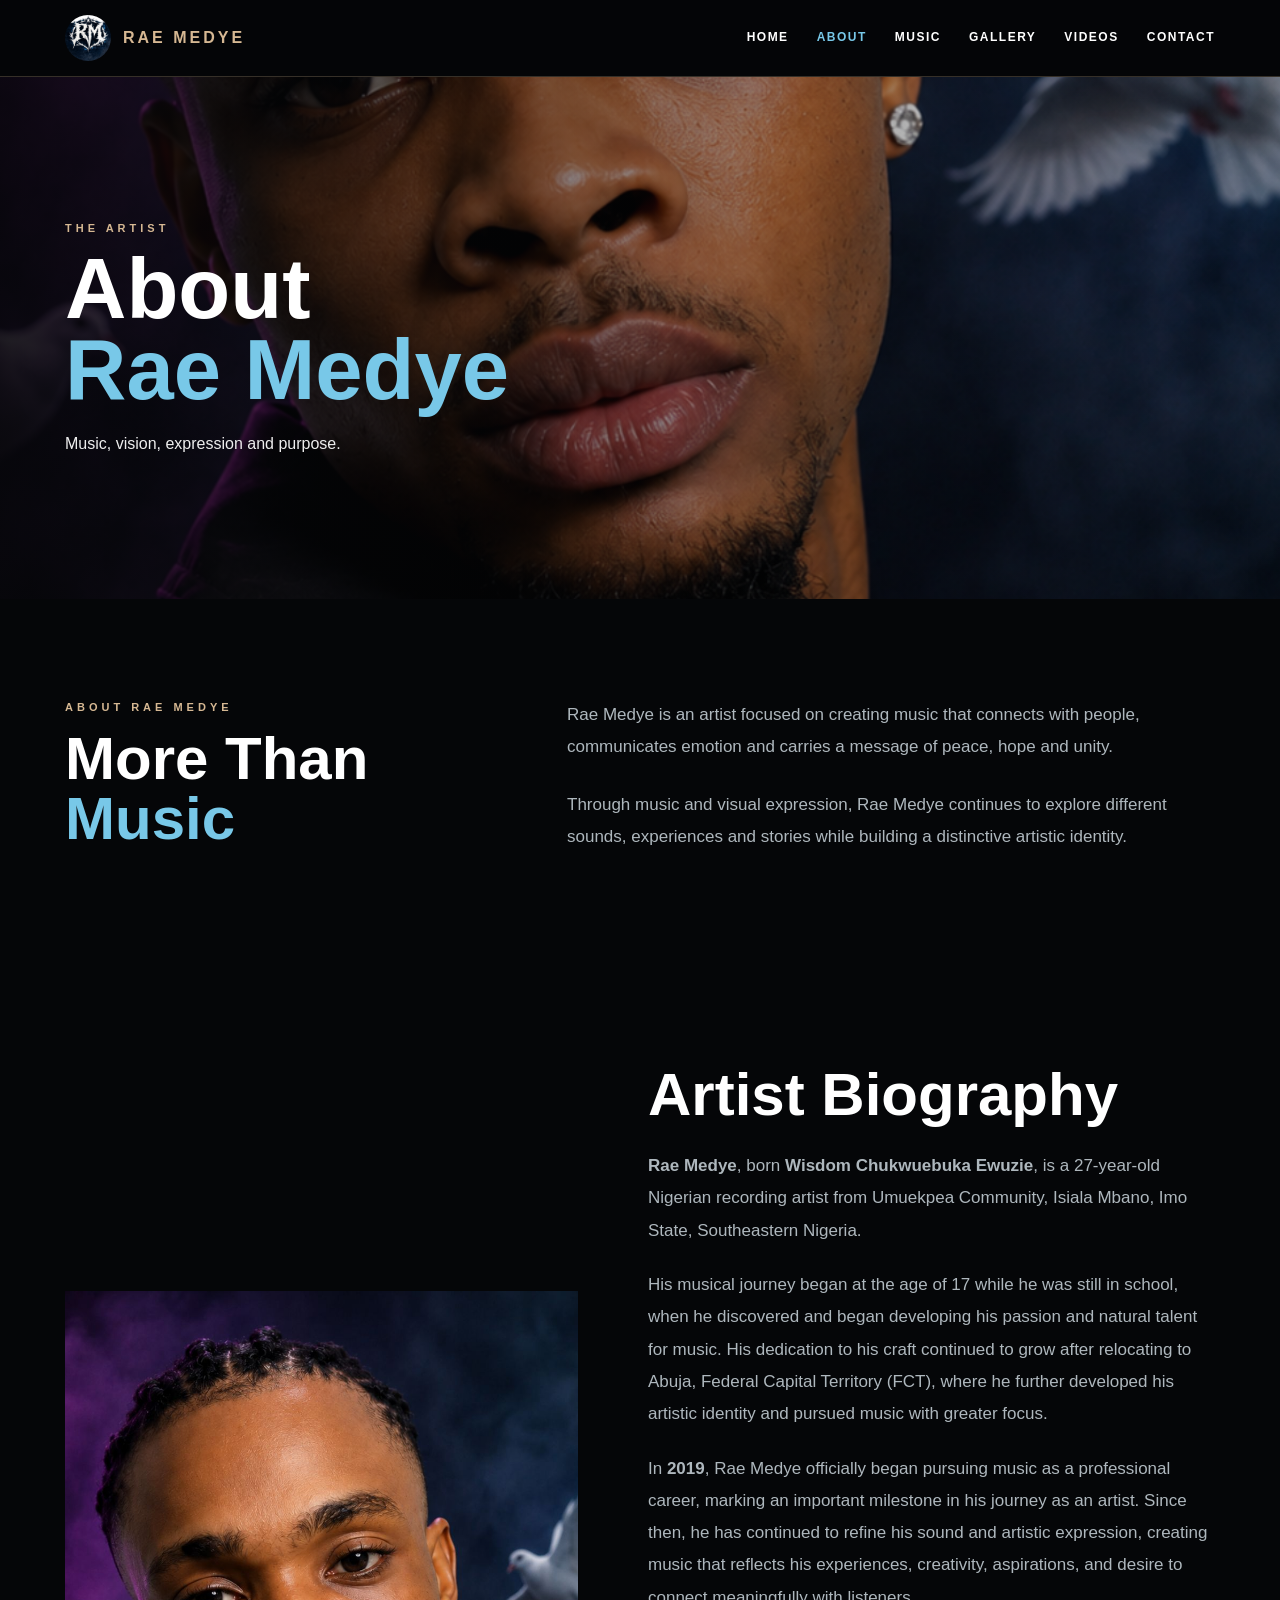
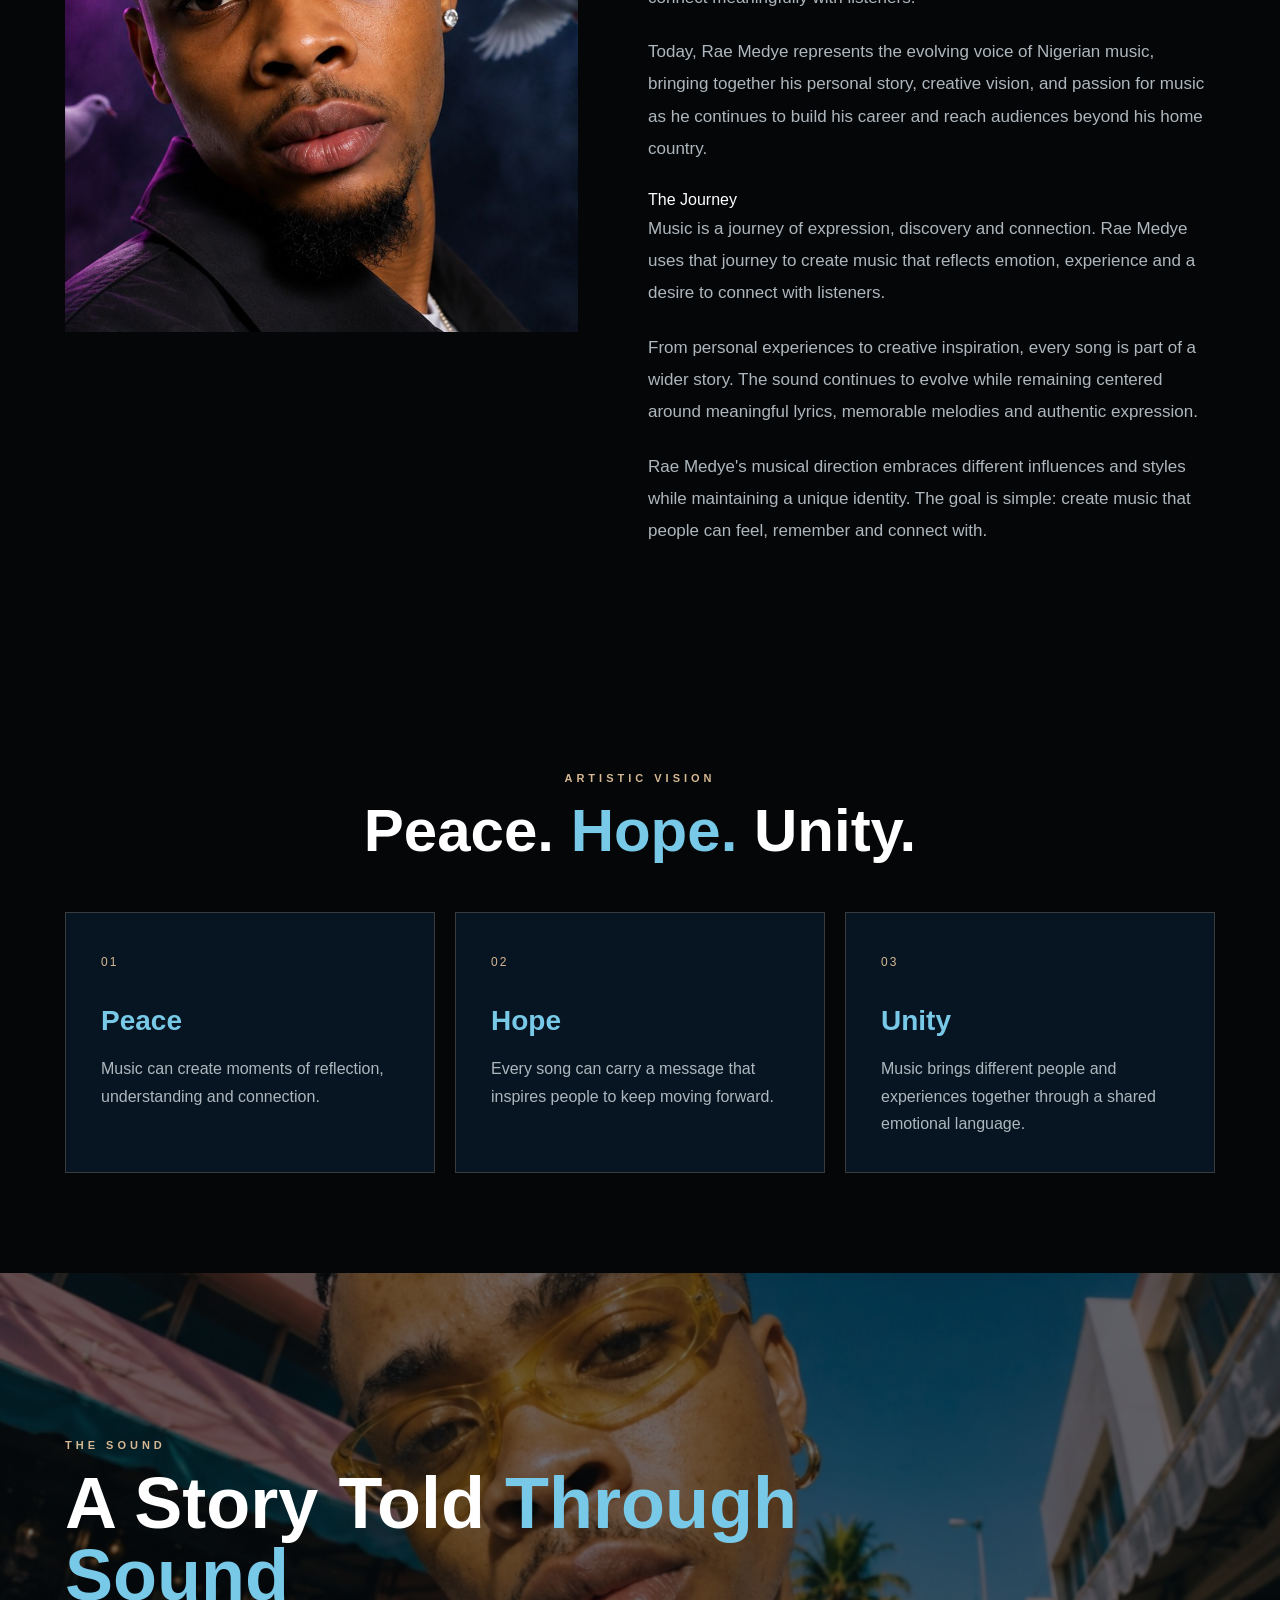
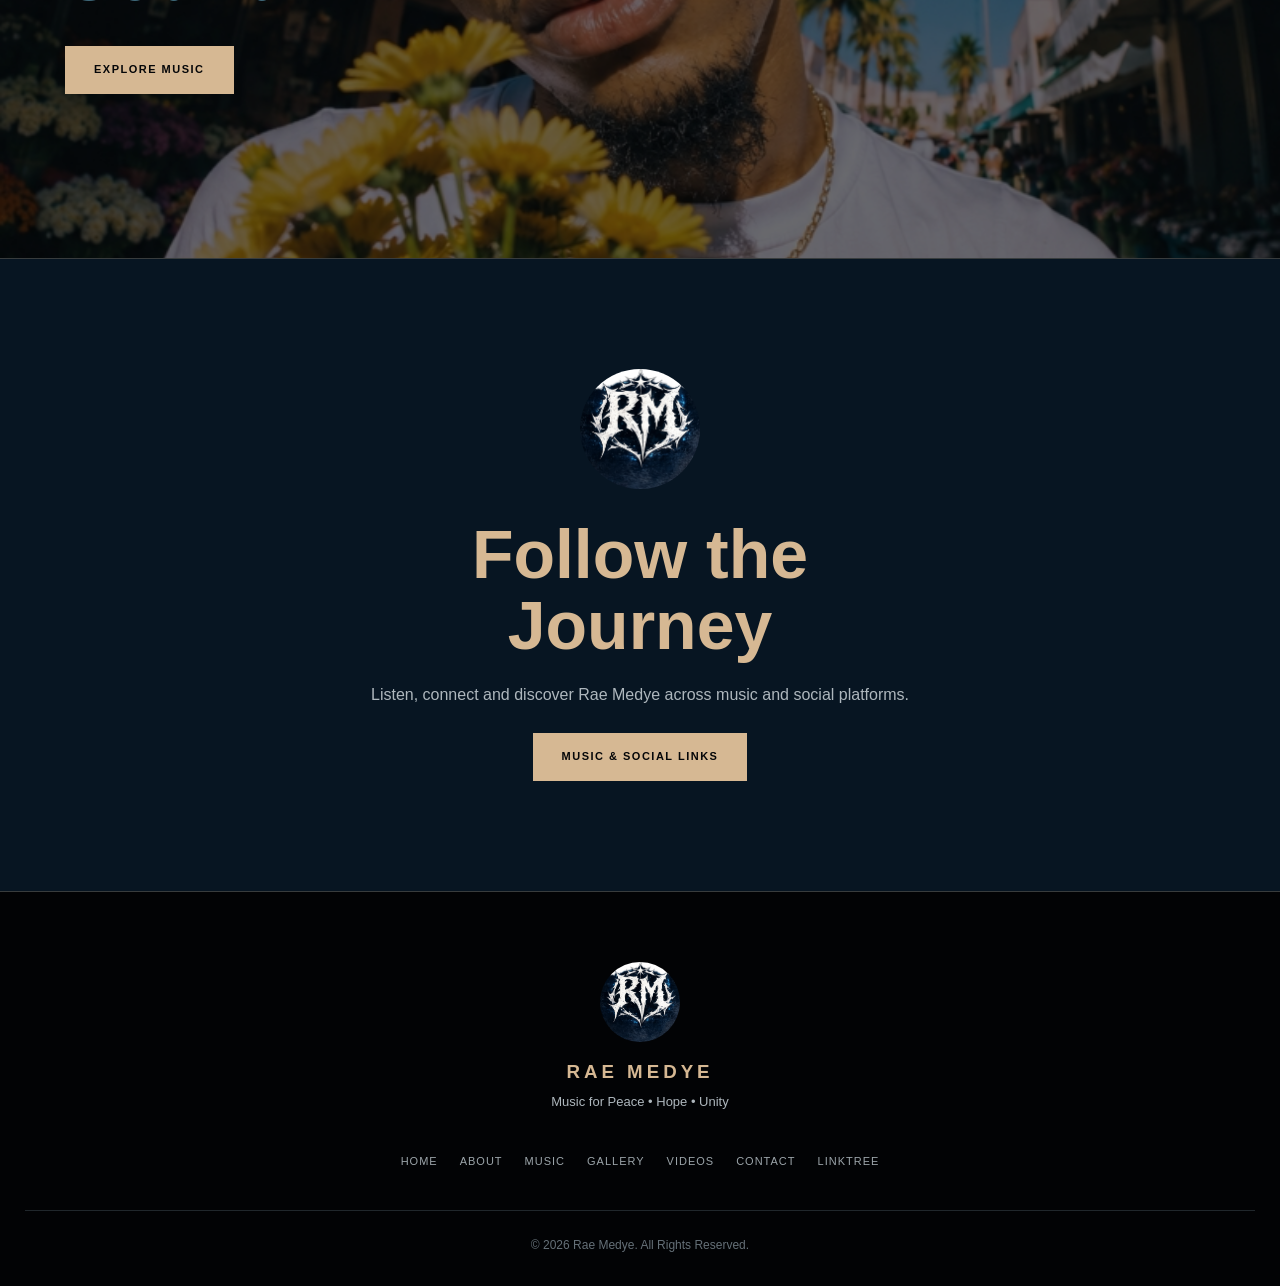
==== commit 3e255b09: "Update Rae Medye artist biography" ====
--- a/about.html
+++ b/about.html
@@ -158,10 +158,36 @@
         <div class="biography-content">
 
             <p class="small-title">
-                ARTIST BIOGRAPHY
-            </p>
-
-            <h2>
+                <h2>Artist Biography</h2>
+
+<p>
+    <strong>Rae Medye</strong>, born <strong>Wisdom Chukwuebuka Ewuzie</strong>,
+    is a 27-year-old Nigerian recording artist from Umuekpea Community,
+    Isiala Mbano, Imo State, Southeastern Nigeria.
+</p>
+
+<p>
+    His musical journey began at the age of 17 while he was still in school,
+    when he discovered and began developing his passion and natural talent
+    for music. His dedication to his craft continued to grow after relocating
+    to Abuja, Federal Capital Territory (FCT), where he further developed
+    his artistic identity and pursued music with greater focus.
+</p>
+
+<p>
+    In <strong>2019</strong>, Rae Medye officially began pursuing music as a
+    professional career, marking an important milestone in his journey as an
+    artist. Since then, he has continued to refine his sound and artistic
+    expression, creating music that reflects his experiences, creativity,
+    aspirations, and desire to connect meaningfully with listeners.
+</p>
+
+<p>
+    Today, Rae Medye represents the evolving voice of Nigerian music,
+    bringing together his personal story, creative vision, and passion for
+    music as he continues to build his career and reach audiences beyond
+    his home country.
+</p>
                 The Journey
             </h2>
 
--- a/style.css
+++ b/style.css
@@ -1103,3 +1103,388 @@
     }
 
    }
+/* =========================================================
+   FULL GALLERY PAGE
+   ========================================================= */
+
+.gallery-intro {
+    padding-bottom: 20px;
+}
+
+.gallery-page-grid {
+    width: min(1200px, 100%);
+    margin: 0 auto;
+    padding: 20px 25px 100px;
+
+    display: grid;
+    grid-template-columns: repeat(3, minmax(0, 1fr));
+    gap: 18px;
+}
+
+.gallery-photo {
+    width: 100%;
+    aspect-ratio: 1 / 1;
+    overflow: hidden;
+    background: #111;
+}
+
+.gallery-photo img {
+    width: 100%;
+    height: 100%;
+    object-fit: cover;
+    transition: transform .5s ease;
+}
+
+.gallery-photo:hover img {
+    transform: scale(1.05);
+}
+
+@media (max-width: 768px) {
+
+    .gallery-intro {
+        padding-bottom: 10px;
+    }
+
+    .gallery-page-grid {
+        grid-template-columns: 1fr;
+        gap: 15px;
+        padding: 10px 15px 70px;
+    }
+
+    .gallery-photo {
+        aspect-ratio: 4 / 3;
+    }
+
+   }
+/* =========================================================
+   CONTACT PAGE
+   ========================================================= */
+
+.contact-hero {
+    position: relative;
+    min-height: 55vh;
+    overflow: hidden;
+}
+
+.contact-hero > img {
+    width: 100%;
+    height: 55vh;
+    object-fit: cover;
+}
+
+.contact-hero-overlay {
+    position: absolute;
+    inset: 0;
+    background:
+        linear-gradient(
+            90deg,
+            rgba(5, 6, 8, .88),
+            rgba(5, 6, 8, .45),
+            rgba(5, 6, 8, .12)
+        );
+}
+
+.contact-hero-content {
+    position: absolute;
+    inset: 0;
+    width: min(1200px, 100%);
+    margin: auto;
+    padding: 80px 25px;
+
+    display: flex;
+    flex-direction: column;
+    justify-content: center;
+    align-items: flex-start;
+}
+
+.contact-hero-content h1 {
+    font-size: clamp(50px, 7vw, 85px);
+    line-height: .95;
+}
+
+.contact-hero-content h1 span {
+    display: block;
+    color: var(--sky);
+}
+
+.contact-hero-content > p:last-child {
+    margin-top: 20px;
+    color: #eee;
+}
+
+.contact-section {
+    width: min(1200px, 100%);
+    margin: 0 auto;
+    padding: 90px 25px;
+}
+
+.contact-heading {
+    max-width: 750px;
+    margin-bottom: 55px;
+}
+
+.contact-heading h2 {
+    font-size: clamp(42px, 6vw, 68px);
+    line-height: 1;
+    margin-bottom: 25px;
+}
+
+.contact-heading h2 span {
+    color: var(--sky);
+}
+
+.contact-heading > p:last-child {
+    color: var(--muted);
+    font-size: 17px;
+    line-height: 1.8;
+}
+
+.contact-grid {
+    display: grid;
+    grid-template-columns: repeat(3, minmax(0, 1fr));
+    gap: 20px;
+}
+
+.contact-card {
+    padding: 35px;
+    background: var(--navy);
+    border: 1px solid var(--line);
+}
+
+.contact-icon {
+    color: var(--gold);
+    font-size: 12px;
+    letter-spacing: 2px;
+    margin-bottom: 28px;
+}
+
+.contact-card h3 {
+    color: var(--white);
+    font-size: 23px;
+    line-height: 1.2;
+    margin-bottom: 15px;
+}
+
+.contact-card p {
+    color: var(--muted);
+    line-height: 1.7;
+    margin-bottom: 25px;
+}
+
+.contact-card a {
+    color: var(--sky);
+    font-size: 11px;
+    font-weight: 700;
+    letter-spacing: 1.5px;
+    text-transform: uppercase;
+}
+
+.contact-cta {
+    margin-top: 70px;
+    padding: 70px 30px;
+    text-align: center;
+    background: var(--navy);
+    border: 1px solid var(--line);
+}
+
+.contact-cta img {
+    width: 100px;
+    height: 100px;
+    margin: 0 auto 25px;
+    border-radius: 50%;
+    object-fit: cover;
+}
+
+.contact-cta h2 {
+    font-size: clamp(36px, 5vw, 55px);
+    line-height: 1.05;
+    margin-bottom: 15px;
+}
+
+.contact-cta h2 span {
+    color: var(--sky);
+}
+
+.contact-cta p {
+    color: var(--muted);
+    margin-bottom: 30px;
+}
+
+
+@media (max-width: 768px) {
+
+    .contact-hero {
+        min-height: 55vh;
+    }
+
+    .contact-hero > img {
+        height: 55vh;
+    }
+
+    .contact-hero-content {
+        padding: 70px 20px;
+        justify-content: flex-end;
+    }
+
+    .contact-hero-content h1 {
+        font-size: 50px;
+    }
+
+    .contact-section {
+        padding: 70px 20px;
+    }
+
+    .contact-heading {
+        margin-bottom: 40px;
+    }
+
+    .contact-heading > p:last-child {
+        font-size: 16px;
+    }
+
+    .contact-grid {
+        grid-template-columns: 1fr;
+        gap: 15px;
+    }
+
+    .contact-card {
+        padding: 30px;
+    }
+
+    .contact-cta {
+        margin-top: 50px;
+        padding: 55px 20px;
+       
+    }
+
+   }
+/* =========================================================
+   VIDEOS PAGE
+   ========================================================= */
+
+.video-grid {
+    display: grid;
+    grid-template-columns: repeat(3, minmax(0, 1fr));
+    gap: 20px;
+    margin-top: 50px;
+}
+
+.video-card {
+    background: var(--navy);
+    border: 1px solid var(--line);
+    overflow: hidden;
+}
+
+.video-placeholder {
+    width: 100%;
+    aspect-ratio: 16 / 9;
+
+    display: flex;
+    align-items: center;
+    justify-content: center;
+
+    background:
+        linear-gradient(
+            135deg,
+            var(--navy-light),
+            #050608
+        );
+}
+
+.play-button {
+    width: 64px;
+    height: 64px;
+
+    display: flex;
+    align-items: center;
+    justify-content: center;
+
+    border: 1px solid var(--gold);
+    border-radius: 50%;
+
+    color: var(--gold);
+    font-size: 20px;
+
+    padding-left: 4px;
+}
+
+.video-info {
+    padding: 28px;
+}
+
+.video-info h3 {
+    font-size: 23px;
+    line-height: 1.2;
+    margin-bottom: 10px;
+}
+
+.video-info p {
+    color: var(--muted);
+    line-height: 1.6;
+    margin-bottom: 20px;
+}
+
+.video-info a {
+    color: var(--sky);
+    font-size: 11px;
+    font-weight: 700;
+    letter-spacing: 1.5px;
+    text-transform: uppercase;
+}
+
+
+@media (max-width: 768px) {
+
+    .video-grid {
+        grid-template-columns: 1fr;
+        gap: 18px;
+        margin-top: 35px;
+    }
+
+    .video-info {
+        padding: 25px;
+    }
+
+}
+
+/* =========================================================
+   YOUTUBE VIDEO EMBEDS
+   ========================================================= */
+
+.youtube-video {
+    position: relative;
+    width: 100%;
+    aspect-ratio: 16 / 9;
+    overflow: hidden;
+    background: #000;
+}
+
+.youtube-video iframe {
+    position: absolute;
+    inset: 0;
+    width: 100%;
+    height: 100%;
+    border: 0;
+    display: block;
+}
+
+.video-info {
+    padding: 25px;
+}
+
+.video-info h3 {
+    margin-bottom: 8px;
+}
+
+.video-info p {
+    margin: 0;
+    color: var(--muted);
+}
+
+@media (max-width: 768px) {
+
+    .youtube-video {
+        aspect-ratio: 16 / 9;
+    }
+
+}
